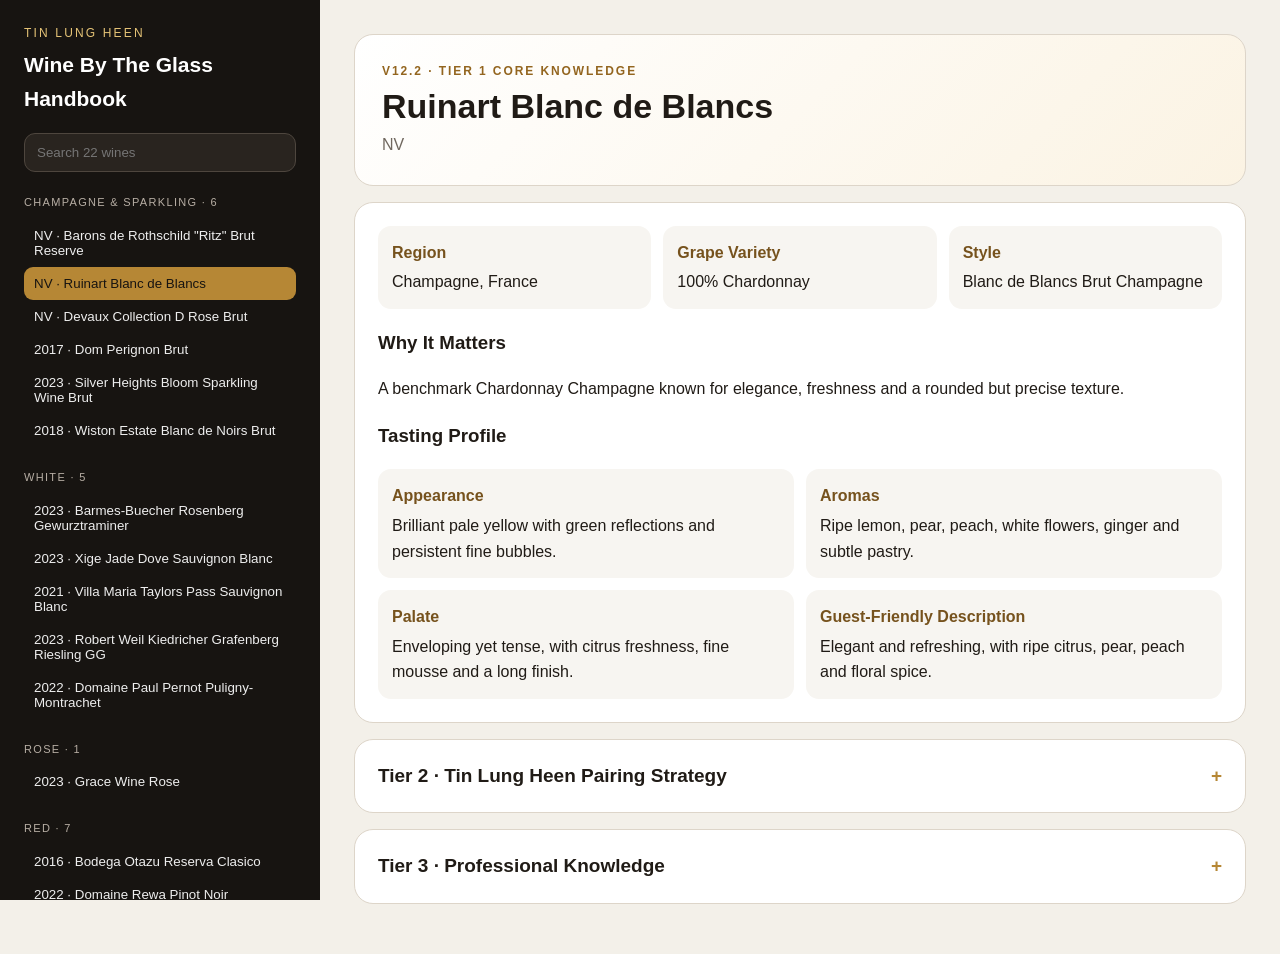
==== index.html @ 20508498 "Rename Tin_Lung_Heen_Wine_By_The_Glass_Handbook_V12_2.html to index.html" ====
<!doctype html><html lang="en"><head><meta charset="utf-8"><meta name="viewport" content="width=device-width,initial-scale=1"><title>Tin Lung Heen Wine By The Glass Handbook V12.2</title><style>
:root{--ink:#201b16;--gold:#b68735;--paper:#f3f0e9;--card:#fff;--muted:#70685f;--line:#ddd5c9}*{box-sizing:border-box}body{margin:0;font-family:Segoe UI,Arial,sans-serif;background:var(--paper);color:var(--ink);line-height:1.6}.app{display:grid;grid-template-columns:320px 1fr;min-height:100vh}.side{position:sticky;top:0;height:100vh;overflow:auto;background:#171411;color:#fff;padding:24px}.brand{color:#e6c477;text-transform:uppercase;letter-spacing:.18em;font-size:12px}.side h1{font-size:21px;margin:5px 0 18px}.search{width:100%;padding:11px 12px;border-radius:11px;border:1px solid #4e463e;background:#29241f;color:#fff}.group{margin:22px 0 7px;color:#b7aea4;font-size:11px;text-transform:uppercase;letter-spacing:.12em}.nav{display:block;width:100%;border:0;background:transparent;color:#eee;text-align:left;padding:9px 10px;border-radius:9px;cursor:pointer}.nav:hover,.nav.active{background:var(--gold);color:#171411}.main{width:100%;max-width:1020px;margin:auto;padding:34px}.hero,.card,details{background:var(--card);border:1px solid var(--line);border-radius:19px;margin-bottom:16px}.hero{padding:27px;background:linear-gradient(135deg,#fff,#fbf3e3)}.kicker{font-size:12px;color:#93651f;font-weight:800;text-transform:uppercase;letter-spacing:.16em}.hero h2{font-size:34px;line-height:1.15;margin:6px 0}.sub{color:var(--muted)}.card{padding:23px}.facts{display:grid;grid-template-columns:repeat(3,1fr);gap:12px}.fact,.mini{background:#f7f5f1;border-radius:13px;padding:14px}.fact b,.mini b{display:block;color:#76521d;margin-bottom:4px}.taste{display:grid;grid-template-columns:repeat(2,1fr);gap:12px;margin-top:14px}summary{padding:21px 23px;cursor:pointer;font-size:19px;font-weight:800;list-style:none}summary::-webkit-details-marker{display:none}summary:after{content:'+';float:right;color:var(--gold)}details[open] summary:after{content:'−'}details .inside{border-top:1px solid var(--line);padding:22px}.pair{padding:13px 0;border-bottom:1px solid #eee}.pair:last-child{border:0}.pairname{font-weight:800}.progrid{display:grid;grid-template-columns:1fr 1fr;gap:12px}.wide{grid-column:1/-1}.points{margin:0;padding-left:20px}.note{font-size:12px;color:var(--muted)}@media(max-width:820px){.app{display:block}.side{position:relative;height:auto}.main{padding:18px}.facts,.taste,.progrid{grid-template-columns:1fr}.wide{grid-column:auto}.hero h2{font-size:28px}}
</style></head><body><div class="app"><aside class="side"><div class="brand">Tin Lung Heen</div><h1>Wine By The Glass Handbook</h1><input id="q" class="search" placeholder="Search 22 wines"><div id="nav"></div></aside><main id="main" class="main"></main></div><script>const wines=[{"group":"Champagne & Sparkling","vintage":"NV","name":"Barons de Rothschild \"Ritz\" Brut Reserve","region":"Champagne, France","grape":"Chardonnay and Pinot Noir","style":"Non-vintage Brut Champagne","why":"A polished, Chardonnay-led house Champagne that combines immediate freshness with luxury recognition.","appearance":"Pale gold with a fine, persistent mousse.","aromas":"Citrus, green apple, pear, white flowers and light brioche.","palate":"Dry, bright and balanced, with fine bubbles and a clean finish.","guest":"Fresh and elegant, with orchard fruit, citrus and delicate toast.","story":"Created for The Ritz-Carlton relationship, this cuvee reflects the Barons de Rothschild preference for Chardonnay-led finesse and precise blending.","matters":"It gives the programme an accessible luxury Champagne with enough freshness for dim sum and enough brand presence for celebrations.","list":"It serves as the welcoming house-style Champagne: recognisable, versatile and easy to recommend across the opening part of a Cantonese meal.","guestprofile":"Guests seeking classic Champagne, an aperitif, a celebration bottle or a refined but uncomplicated luxury choice.","strategy":"Recommend at the start of the meal, especially with seafood dim sum and fried appetisers. Avoid presenting it as a powerful or heavily autolytic Champagne.","age":"Best enjoyed for freshness and balance; short additional ageing may increase toast and nut tones.","points":["Rothschild family Champagne","Chardonnay-led finesse","Versatile aperitif","Strong luxury-hotel relevance","Highly food-friendly"],"bestwith":"Classic seafood appetisers, steamed shellfish and delicate fried dim sum","bestdishes":["Deep-fried shrimp toast","Steamed shrimp dumpling with bamboo shoot","Steamed crab meat and shrimp dumpling topped with salmon roe"],"flagship":{"dish":"Steamed shrimp dumpling with bamboo shoot","why":"The cuvee’s citrus lift and fine mousse brighten the sweet shrimp and bamboo shoot without masking the translucent wrapper. Its restrained toast adds complexity while remaining lighter than richer vintage Champagne."},"whywins":"The house style is broad enough for mixed dim sum yet especially strong when clean shellfish sweetness and a light fried or steamed texture need refreshment."},{"group":"Champagne & Sparkling","vintage":"NV","name":"Ruinart Blanc de Blancs","region":"Champagne, France","grape":"100% Chardonnay","style":"Blanc de Blancs Brut Champagne","why":"A benchmark Chardonnay Champagne known for elegance, freshness and a rounded but precise texture.","appearance":"Brilliant pale yellow with green reflections and persistent fine bubbles.","aromas":"Ripe lemon, pear, peach, white flowers, ginger and subtle pastry.","palate":"Enveloping yet tense, with citrus freshness, fine mousse and a long finish.","guest":"Elegant and refreshing, with ripe citrus, pear, peach and floral spice.","story":"Maison Ruinart was founded in 1729 and is widely recognised as the first established Champagne house. Chardonnay remains the signature grape behind its refined house identity.","matters":"It is one of the world's most recognised Chardonnay-focused Champagnes and translates luxury into a style that remains genuinely useful at the table.","list":"Its acidity, lack of tannin, fine mousse and Chardonnay purity make it especially effective with shellfish, seafood and delicate Cantonese flavours.","guestprofile":"Champagne enthusiasts, white Burgundy drinkers, seafood-focused tables and guests preferring elegance over power.","strategy":"Recommend confidently with shellfish and refined dim sum. Serve in a tulip glass at about 8 to 10 C. Do not over-chill or describe it as austere.","age":"Excellent now; careful cellaring can shift fresh fruit toward brioche, hazelnut and honeyed complexity.","points":["Founded in 1729","100% Chardonnay","Benchmark Blanc de Blancs","Elegant rather than powerful","Exceptional seafood compatibility"],"bestwith":"Delicate premium shellfish, steamed crab and seafood dishes built on purity rather than sauce","bestdishes":["Steamed crab claw with egg white in Huadiao wine","Steamed crab meat and shrimp dumpling topped with salmon roe","Steamed shrimp dumpling with bamboo shoot"],"flagship":{"dish":"Steamed crab claw with egg white in Huadiao wine","why":"Chardonnay purity mirrors the sweetness of crab, while citrus acidity lifts the soft egg-white texture and Huadiao perfume. A broader, oakier white would blur the dish’s delicacy."},"whywins":"Ruinart wins when the dish is refined and saline: high acidity, no tannin and fine mousse preserve detail rather than adding weight."},{"group":"Champagne & Sparkling","vintage":"NV","name":"Devaux Collection D Rose Brut","region":"Champagne, France","grape":"Pinot Noir and Chardonnay","style":"Brut Rose Champagne","why":"A gastronomic rose Champagne offering red-fruit expression, freshness and greater vinous breadth.","appearance":"Pale salmon with lively, fine bubbles.","aromas":"Wild strawberry, redcurrant, citrus peel and light pastry.","palate":"Dry, lively and structured, with red-fruit persistence.","guest":"Fresh rose Champagne with red berries, citrus and subtle pastry.","story":"Devaux developed Collection D as a food-oriented range with extended maturation and a more serious, vinous profile.","matters":"It broadens the Champagne selection beyond white-fruit styles and gives staff a red-fruited sparkling option for richer dim sum.","list":"Its Pinot-led fruit works with sweet roasted flavours and fried textures while Champagne acidity keeps the pairing fresh.","guestprofile":"Rose Champagne drinkers, guests wanting something festive but food-focused, and tables ordering pork or richer dim sum.","strategy":"Recommend when a guest wants Champagne with more fruit and colour. Avoid describing it as sweet; the style is dry and gastronomic.","age":"Best while the red fruit remains vivid, though bottle age can add dried fruit, toast and spice.","points":["Food-focused rose Champagne","Red-fruit character","Dry and structured","Useful with pork and fried dim sum","Distinctive alternative to Blanc de Blancs"],"bestwith":"Roast poultry, glazed pork and savoury dishes with a red-fruit or sweet-sour element","bestdishes":["Roasted goose with plum sauce","Barbecued pork with osmanthus flower honey","Baked barbecued pork bun with almond flakes"],"flagship":{"dish":"Roasted goose with plum sauce","why":"Pinot-led red fruit meets the plum sauce directly, while Champagne acidity cuts through rendered goose fat. Blanc de Blancs is fresher but lacks the same flavour bridge to roast meat."},"whywins":"The rose style combines the palate-cleansing function of Champagne with enough red-fruit breadth for Cantonese barbecue."},{"group":"Champagne & Sparkling","vintage":"2017","name":"Dom Perignon Brut","region":"Champagne, France","grape":"Chardonnay and Pinot Noir","style":"Vintage Prestige Champagne","why":"A globally recognised prestige cuvee combining vintage character, depth and long maturation.","appearance":"Pale gold with very fine, persistent effervescence.","aromas":"Citrus, stone fruit, white flowers, toast, smoke and spice.","palate":"Layered, concentrated and energetic, with a long, composed finish.","guest":"Complex vintage Champagne with fruit, toast, spice and remarkable length.","story":"Dom Perignon is produced only as a vintage Champagne. Each release interprets a single growing season through the house pursuit of harmony and longevity.","matters":"It is one of the strongest global symbols of prestige Champagne and gives the programme a celebratory, age-worthy flagship.","list":"It answers requests for the most prestigious Champagne by the glass and has sufficient concentration for richer signature dishes.","guestprofile":"Celebration tables, luxury-focused guests, collectors and experienced Champagne drinkers.","strategy":"Lead with vintage prestige and depth. Serve around 10 C in a generous tulip glass. Recommend with richer shellfish rather than the most delicate dishes.","age":"Built for development; bottle age can increase toast, smoke, nut and savoury complexity.","points":["Vintage-only prestige Champagne","Global luxury recognition","Long maturation","Greater depth and structure","Strong celebration choice"],"bestwith":"Concentrated luxury seafood, crab roe, lobster broth and deeply savoury fried preparations","bestdishes":["Pan-fried lobster with tomato, served with lobster broth","Deep-fried crab shell stuffed with crab meat and onion","Steamed fish maw stuffed with conch in lobster sauce"],"flagship":{"dish":"Pan-fried lobster with tomato, served with lobster broth","why":"Vintage depth matches the lobster broth, while acidity handles both tomato and shellfish richness. Lighter Champagne can refresh the dish but may disappear beside the broth."},"whywins":"Long maturation and greater concentration let Dom Perignon behave as a table wine, not only an aperitif."},{"group":"Champagne & Sparkling","vintage":"2023","name":"Silver Heights Bloom Sparkling Wine Brut","region":"Ningxia, China","grape":"Chardonnay, Pinot Noir and rice wine","style":"Pét-nat inspired Chinese sparkling wine","why":"A distinctive Ningxia sparkling wine combining international grapes with a local rice-wine element.","appearance":"Pink-orange with vigorous, youthful bubbles.","aromas":"Honeydew, pear, blossom, cereal, spice and light earth.","palate":"Lively, fruit-driven and lightly savoury, with gentle sweetness balanced by sparkle.","guest":"An adventurous Chinese sparkling wine with pear, melon, flowers and a subtle grain note.","story":"Silver Heights is a family estate led by Emma Gao. Bloom reflects an experimental side of Ningxia through ambient fermentation and a blend that includes rice wine.","matters":"It shows that Chinese wine can be creative rather than imitative, giving staff a compelling local innovation story.","list":"It adds a Chinese sparkling option with enough fruit and texture for dim sum, while differentiating the programme from conventional Champagne lists.","guestprofile":"Curious guests, Chinese-wine supporters, natural-wine drinkers and tables seeking something unconventional.","strategy":"Explain the rice-wine component before pouring. Recommend for adventurous guests and aromatic or fried dim sum; avoid presenting it as a direct Champagne substitute.","age":"Designed primarily for youthful fruit, pétillance and energy rather than extended cellaring.","points":["Ningxia origin","Emma Gao and Silver Heights","Includes rice wine","Ambient-fermentation story","Distinctly Chinese sparkling identity"],"bestwith":"Creative fried seafood, savoury-sweet dim sum and dishes that welcome fruit, grain and gentle pétillance","bestdishes":["Deep-fried shrimp toast","Deep-fried crispy roll stuffed with crab meat and mayonnaise sauce","Deep-fried taro dumpling with scallop in coconut sauce"],"flagship":{"dish":"Deep-fried shrimp toast","why":"Pear and melon fruit echo shrimp sweetness, while the rice-wine component meets the toast’s cereal character. The lively bubbles keep the fried surface from becoming heavy."},"whywins":"Bloom is most distinctive where its fruit, grain note and informal pétillance can engage both seafood and frying."},{"group":"Champagne & Sparkling","vintage":"2018","name":"Wiston Estate Blanc de Noirs Brut","region":"West Sussex, England","grape":"Pinot Noir and Pinot Meunier","style":"Vintage English Blanc de Noirs sparkling wine","why":"A broad, vinous English sparkling wine combining dark-grape weight with cool-climate acidity.","appearance":"Pale gold with a persistent mousse.","aromas":"Apple, red fruit, citrus, toast and savoury spice.","palate":"Fuller-bodied and fruit-driven, with firm freshness and a gastronomic finish.","guest":"A broader sparkling wine with orchard fruit, subtle red fruit and toast.","story":"Wiston Estate is rooted in the South Downs of Sussex. Wiston Estate Cuvee 2016 was served for the toasts at the 2025 Windsor Castle state banquet hosted by King Charles III, a striking sign of English sparkling wine’s place in high-level British hospitality.","matters":"It demonstrates England's ability to produce age-worthy sparkling wine and offers a darker-fruited alternative to Chardonnay-led Champagne.","list":"Its broader texture supports richer dim sum and roasted flavours while retaining the acidity needed for Cantonese cuisine.","guestprofile":"English-wine explorers, Pinot-led Champagne drinkers and guests seeking a fuller sparkling style.","strategy":"Recommend with richer fried or pork dishes. Describe Blanc de Noirs clearly as white sparkling wine made from dark grapes.","age":"The 2018 vintage has development potential; ageing may add toast, nuts and savoury depth.","points":["Wiston poured at a 2025 Windsor Castle state banquet","Pinot Noir and Pinot Meunier","Traditional-method sparkling","Broader and more vinous","Strong gastronomic style"],"bestwith":"Roasted pork, richer fried dim sum and dishes needing sparkling freshness with Pinot weight","bestdishes":["Barbecued pork with osmanthus flower honey","Roasted crispy suckling pig served with Chinese puff","Deep-fried taro dumpling with scallop in coconut sauce"],"flagship":{"dish":"Barbecued pork with osmanthus flower honey","why":"Pinot-derived body stands up to pork and glaze, while English acidity resets the palate after fat and sweetness. A lighter Blanc de Blancs can feel too delicate here."},"whywins":"Wiston wins when sparkling wine needs vinous breadth as well as cleansing acidity."},{"group":"White","vintage":"2023","name":"Barmes-Buecher Rosenberg Gewurztraminer","region":"Alsace, France","grape":"Gewurztraminer","style":"Aromatic dry to gently off-dry white","why":"An intensely aromatic white with floral, lychee and spice character that expands the list beyond conventional crisp whites.","appearance":"Medium lemon-gold.","aromas":"Rose, lychee, peach, exotic fruit and warm spice.","palate":"Broad, perfumed and textural, with modest acidity and possible gentle sweetness.","guest":"Highly aromatic and floral, with lychee, peach and warm spice.","story":"Barmes-Buecher is a family Alsace estate known for biodynamic farming and expressive wines that emphasise variety and place.","matters":"Gewurztraminer is one of the clearest demonstrations that aroma and texture can be more important than acidity in white-wine style.","list":"It gives the team a strong option for aromatic, spicy and gently sweet Cantonese flavours that can overwhelm leaner whites.","guestprofile":"Guests who enjoy aromatic whites, lychee and floral flavours, or prefer softer acidity.","strategy":"Recommend with aromatic and mildly spicy dim sum. Avoid for guests explicitly requesting very crisp, mineral or bone-dry wine.","age":"Best for vivid perfume now; short ageing can add honey, dried fruit and spice.","points":["Alsace Gewurztraminer","Biodynamic estate identity","Rose and lychee perfume","Broad textured palate","Useful with aromatic cuisine"],"bestwith":"Aromatic, sweet-savoury and mildly spicy dishes featuring plum, coconut, X.O. sauce or fragrant marinades","bestdishes":["Wok-fried eel with plum sauce","Deep-fried taro dumpling with scallop in coconut sauce","Steamed garoupa dumpling with X.O. sauce"],"flagship":{"dish":"Wok-fried eel with plum sauce","why":"Rose, lychee and exotic fruit echo the plum glaze, while the wine’s broad texture matches eel. Lean Sauvignon Blanc would sharpen the dish but miss its perfume and sweetness."},"whywins":"Gewurztraminer wins through aromatic similarity and textural breadth, especially where a purely crisp white would seem severe."},{"group":"White","vintage":"2023","name":"Xige Jade Dove Sauvignon Blanc","region":"Ningxia, China","grape":"Sauvignon Blanc","style":"Dry aromatic white","why":"A modern Ningxia white showing that the region can deliver freshness and aromatic precision as well as powerful reds.","appearance":"Pale lemon.","aromas":"Citrus, peach, herbs and tropical fruit.","palate":"Dry, fresh and medium-bodied, with an aromatic finish.","guest":"Fresh Chinese Sauvignon Blanc with citrus, peach and subtle herbs.","story":"Founded in 2017 by Zhang Yanzhi, Xige Estate rapidly became a leading modern Ningxia producer. A Xige Cabernet Sauvignon and Cabernet Gernischt blend was selected when President Xi Jinping met French President Emmanuel Macron in China in April 2023.","matters":"It broadens the narrative of Chinese wine and offers an accessible route into Ningxia through a familiar international grape.","list":"It supports the restaurant's Chinese-wine identity while giving seafood and dim sum a fresh, aromatic pairing option.","guestprofile":"Sauvignon Blanc drinkers, guests exploring Chinese wine and tables ordering seafood-focused dim sum.","strategy":"Lead with Ningxia origin and freshness. Recommend for guests who enjoy Sauvignon Blanc; avoid overselling it as equivalent to Marlborough.","age":"Best enjoyed young for citrus, herbs and aromatic lift.","points":["Xige wine selected for the 2023 Xi-Macron meeting","Modern Chinese producer","Fresh aromatic style","Accessible Chinese-wine entry point","Good seafood compatibility"],"bestwith":"Light Chinese seafood, clean fish flavours and preparations where freshness matters more than oak or weight","bestdishes":["Sautéed garoupa fillet with conpoy","Steamed shrimp dumpling with bamboo shoot","Steamed fish maw stuffed with conch in lobster sauce"],"flagship":{"dish":"Sautéed garoupa fillet with conpoy","why":"Citrus and herbal freshness sharpen the garoupa, while moderate body accommodates the savoury conpoy. Oak-aged Chardonnay would add unnecessary weight."},"whywins":"This wine is strongest as a clean, modern Chinese counterpoint to delicate seafood and restrained umami."},{"group":"White","vintage":"2021","name":"Villa Maria Taylors Pass Sauvignon Blanc","region":"Awatere Valley, Marlborough, New Zealand","grape":"100% Sauvignon Blanc","style":"Single-vineyard dry white","why":"A focused Marlborough Sauvignon Blanc with herbal intensity, citrus precision and a saline finish.","appearance":"Pale lemon with green highlights.","aromas":"Blackcurrant, lime zest, sage, coriander and white peach.","palate":"Concentrated jalapeño and lemongrass notes with fresh acidity and salinity.","guest":"Focused Sauvignon Blanc with lime, herbs, white peach and a mouth-watering finish.","story":"Villa Maria was founded in 1961 and Taylors Pass represents its single-vineyard approach in the cooler Awatere Valley.","matters":"It shows the more serious, site-driven side of Marlborough Sauvignon Blanc beyond simple tropical fruit.","list":"Its herbal freshness and salinity are highly effective with seafood dim sum and X.O.-accented flavours.","guestprofile":"Marlborough Sauvignon Blanc drinkers, guests who enjoy herbal freshness and seafood-focused tables.","strategy":"Recommend when guests ask for crisp, aromatic white wine. Avoid with very sweet dishes or guests seeking creamy oak.","age":"Best now for freshness, though limited bottle development can bring savoury complexity.","points":["Single-vineyard Awatere Sauvignon Blanc","Villa Maria founded in 1961","Herbal and saline style","High refreshment value","Excellent with shellfish"],"bestwith":"Seafood with chives, spring onion, bell pepper, X.O. sauce and other green or herbal accents","bestdishes":["Wok-fried conch with bell pepper in X.O. sauce","Steamed garoupa dumpling with X.O. sauce","Wok-fried razor clam with chives and sliced garlic"],"flagship":{"dish":"Wok-fried conch with bell pepper in X.O. sauce","why":"Awatere herbs, lime and saline acidity lock onto bell pepper and X.O. aromatics, then refresh the chewy conch. Softer whites cannot match the sauce’s green intensity as precisely."},"whywins":"Its distinctive herbal and saline profile makes it the list’s specialist for assertive green aromatics and savoury seafood."},{"group":"White","vintage":"2023","name":"Robert Weil Kiedricher Grafenberg Riesling GG","region":"Rheingau, Germany","grape":"100% Riesling","style":"Dry Grosses Gewachs","why":"A powerful dry Riesling from one of the Rheingau's most important vineyards, combining concentration with precision.","appearance":"Pale to medium lemon.","aromas":"Peach, citrus, herbs, spice and flint.","palate":"Dry, highly concentrated and energetic, with marked acidity and a long mineral finish.","guest":"A world-class dry Riesling with peach, citrus, spice and a stony finish.","story":"Founded in Kiedrich in 1875, Robert Weil became an international reference for German Riesling. Kiedricher Grafenberg, the Hill of the Counts, is the estate’s flagship vineyard and one of the Rheingau’s celebrated sites.","matters":"It demonstrates that dry Riesling belongs among the world's great white wines, not merely within the category of aromatic wine.","list":"Its acidity, concentration and lack of tannin make it exceptionally adaptable to Cantonese seafood and savoury sauces.","guestprofile":"Experienced wine drinkers, Riesling enthusiasts, Burgundy drinkers and guests seeking a distinctive fine white.","strategy":"Lead with 'one of Germany's top dry white wines,' not sweetness. Serve around 10 to 12 C in a white-wine glass.","age":"Can develop for a decade or more, gaining wax, smoke, dried citrus and petrol-like complexity.","points":["Historic Grafenberg vineyard","Dry GG classification","Benchmark Rheingau producer","Long ageing potential","Outstanding Cantonese-food compatibility"],"bestwith":"Refined seafood with concentrated broth, tomato, Jinhua ham, dried seafood or layered umami","bestdishes":["Pan-fried lobster with tomato, served with lobster broth","Steamed garoupa fillet with bird’s nest and Jinhua ham","Steamed garoupa dumpling with X.O. sauce"],"flagship":{"dish":"Pan-fried lobster with tomato, served with lobster broth","why":"Riesling acidity handles tomato and broth simultaneously, while peach and extract match lobster sweetness. Most Chardonnay either softens the tomato too much or adds more weight than the dish needs."},"whywins":"Grafenberg combines power without tannin, making it unusually effective with complex seafood sauces that need both concentration and precision."},{"group":"White","vintage":"2022","name":"Domaine Paul Pernot Puligny-Montrachet","region":"Burgundy, France","grape":"100% Chardonnay","style":"Village white Burgundy","why":"A restrained, classical Puligny focused on white fruit, texture and chalky precision rather than overt oak.","appearance":"Pale to medium lemon-gold.","aromas":"White peach, flowers, citrus, chalk and light toast.","palate":"Textured and precise, with refined acidity and a mineral finish.","guest":"Elegant white Burgundy with peach, citrus, subtle toast and chalky freshness.","story":"The Pernot family has deep holdings in Puligny-Montrachet. The domaine is known for traditional, unflashy Chardonnay with restrained new oak.","matters":"Puligny-Montrachet is one of the reference points for fine Chardonnay and gives the list a globally recognised white Burgundy style.","list":"Its combination of texture, acidity and subtle oak suits richer seafood and premium dim sum without becoming heavy.","guestprofile":"White Burgundy drinkers, Chardonnay lovers and guests wanting a prestigious dry white with restrained oak.","strategy":"Recommend with rich shellfish and fried crab preparations. Do not sell it primarily as buttery Chardonnay; emphasise precision and minerality.","age":"Drinking well now with potential for further nutty, honeyed and savoury development; storage provenance is important.","points":["Puligny-Montrachet pedigree","100% Chardonnay","Restrained oak","Elegant mineral style","Prestigious seafood pairing"],"bestwith":"Luxury shellfish, pan-fried scallop, crab and seafood dishes where creamy texture meets mineral freshness","bestdishes":["Deep-fried crab shell stuffed with crab meat and onion","Pan-fried scallop with salmon roe, white asparagus and minced garoupa","Steamed fish maw stuffed with conch in lobster sauce"],"flagship":{"dish":"Deep-fried crab shell stuffed with crab meat and onion","why":"Puligny texture mirrors the rich crab filling, subtle oak meets frying, and chalky acidity keeps the shell crisp in perception. Lean aromatic whites lack the same textural integration."},"whywins":"This Chardonnay wins when the dish needs both luxurious mouthfeel and a mineral finish."},{"group":"Rose","vintage":"2023","name":"Grace Wine Rose","region":"Yamanashi, Japan","grape":"Cabernet Sauvignon, Merlot, Cabernet Franc and Petit Verdot","style":"Structured dry rose","why":"A serious high-altitude Japanese rose combining red fruit, herbal detail and refreshing acidity.","appearance":"Bright salmon pink.","aromas":"Blood orange, redcurrant, cherry, thyme and rosemary.","palate":"Dry, concentrated and spicy, with fresh acidity and a long finish.","guest":"A serious dry rose with red fruit, herbs, spice and freshness.","story":"Ayana Misawa created Grace Rose in 2008 to prove that Japan could produce a dry rose with genuine structure and sense of place.","matters":"It carries the Japanese fine-wine story into a versatile category often treated too casually.","list":"It gives the restaurant an Asian rose with enough structure for pork and savoury dim sum while remaining fresh with seafood.","guestprofile":"Dry rose drinkers, Japanese-wine explorers and guests wanting one wine across varied dim sum.","strategy":"Describe it as structured and dry. Serve around 10 to 12 C. Avoid framing it as simple patio wine.","age":"Best for freshness, but its structure allows short-term development toward dried fruit and spice.","points":["High-altitude Yamanashi origin","Created by Ayana Misawa","Dry structured style","Asian fine-wine story","Versatile with dim sum"],"bestwith":"Soy-marinated poultry, roast goose, savoury dim sum and mixed menus crossing seafood and light meat","bestdishes":["Marinated chicken in soy sauce","Roasted goose with plum sauce","Pan-fried minced Wagyu beef cake with water chestnut"],"flagship":{"dish":"Marinated chicken in soy sauce","why":"Redcurrant and cherry complement the sweet soy marinade, while herbal notes echo the seasoning and acidity refreshes the chicken skin. White wine can seem narrow; red wine can bring too much tannin."},"whywins":"Grace Rose succeeds as a bridge wine, combining red-fruit flavour with the freshness needed for Cantonese seasoning."},{"group":"Red","vintage":"2016","name":"Bodega Otazu Reserva Clasico","region":"Navarra, Spain","grape":"Tempranillo-led red blend","style":"Mature oak-aged Spanish red","why":"A mature Navarra red offering dark fruit, cedar, vanilla and savoury development at an approachable point in the red selection.","appearance":"Deep ruby moving toward garnet.","aromas":"Black cherry, plum, cedar, vanilla and warm spice.","palate":"Dry and medium-to-full-bodied, with mature tannin and a savoury finish.","guest":"A mature Spanish red with dark fruit, cedar and warm spice.","story":"Bodega Otazu combines an estate near Pamplona with wine, architecture and contemporary art, creating a distinctive Navarra identity.","matters":"Reserva ageing gives staff a ready-to-drink mature red without requiring the price or patience of older Bordeaux.","list":"It offers familiar Spanish warmth and oak character for guests ordering pork, beef and roasted flavours.","guestprofile":"Rioja and Spanish-wine drinkers, guests who enjoy mature oak and those seeking value in a premium red.","strategy":"Serve around 16 to 18 C and check for sediment. Recommend with pork and beef; avoid for guests requesting light, fruit-only reds.","age":"Mature and ready; further ageing should be conservative and bottle-condition dependent.","points":["Navarra Reserva","Mature drinking window","Dark fruit and cedar","Approachable premium red","Strong roasted-meat compatibility"],"bestwith":"Traditional braised beef, roast goose and savoury sauces with mature spice and gentle sweetness","bestdishes":["Stewed beef brisket and turnip in Chu Hou sauce","Roasted goose with plum sauce","Pan-fried minced Wagyu beef cake with water chestnut"],"flagship":{"dish":"Stewed beef brisket and turnip in Chu Hou sauce","why":"Mature cedar, vanilla and dark fruit echo the warm spices and depth of Chu Hou sauce, while softened tannins suit slow-cooked beef. Younger Cabernet would be firmer and less integrated."},"whywins":"Otazu wins with braised flavours because bottle development already resembles the dish’s savoury spice profile."},{"group":"Red","vintage":"2022","name":"Domaine Rewa Pinot Noir","region":"Central Otago, New Zealand","grape":"100% Pinot Noir","style":"Cool-climate medium-bodied red","why":"A silky Central Otago Pinot Noir combining ripe red fruit with freshness and fine tannin.","appearance":"Bright ruby.","aromas":"Cherry, raspberry, plum, herbs and gentle spice.","palate":"Silky and fresh, with fine tannin and medium body.","guest":"Silky Pinot Noir with ripe cherry, raspberry and gentle spice.","story":"Domaine Rewa is a small Central Otago estate with a biodynamic identity and a focus on expressive Pinot Noir from the Pisa Range area.","matters":"It offers the fragrance and delicacy of Pinot Noir in a generous, approachable New World form.","list":"Its moderate tannin and bright fruit work well with duck, mushroom and abalone-based dishes where Cabernet would be too firm.","guestprofile":"Pinot Noir and Burgundy drinkers, guests preferring lighter reds and tables ordering duck or mushroom dishes.","strategy":"Serve lightly cool at about 15 to 16 C. A short decant can open aromas, but avoid long aeration.","age":"Best across the medium term, developing dried cherry, forest-floor and savoury notes.","points":["Central Otago Pinot Noir","Small biodynamic-focused estate","Silky fine tannin","Fragrant red fruit","Excellent with duck and mushrooms"],"bestwith":"Duck, pigeon, mushroom and delicate meats that need fragrance and fine tannin rather than power","bestdishes":["Braised French duck leg in spicy and sour sauce served with sautéed conch","Stewed pigeon breast and bone with grilled slices Jinhua ham and brown fungus","Steamed rice roll with mushroom and crispy rice"],"flagship":{"dish":"Braised French duck leg in spicy and sour sauce served with sautéed conch","why":"Ripe cherry cushions sour-spicy sauce, fine tannin respects the duck, and freshness prevents the confit-like richness from building. Cabernet would be too rigid and Syrah too warm."},"whywins":"Rewa wins where red wine is required but the dish still needs lift, fragrance and moderate structure."},{"group":"Red","vintage":"2020","name":"Castello Banfi Brunello di Montalcino","region":"Tuscany, Italy","grape":"100% Sangiovese Grosso","style":"Brunello di Montalcino DOCG","why":"A powerful but polished Brunello combining ripe cherry, tobacco, acidity and long tannic structure.","appearance":"Deep ruby with garnet development.","aromas":"Plum, ripe cherry, red fruit, liquorice and pipe tobacco.","palate":"Powerful and enveloping, with lively acidity, polished tannin and persistence.","guest":"Rich Brunello with ripe cherry, plum, tobacco and a long structured finish.","story":"Castello Banfi became one of the most internationally recognisable names in Montalcino, combining research and technical innovation with the traditions of Brunello di Montalcino.","matters":"Brunello is one of Italy's benchmark fine-wine categories, and Banfi offers a consistent, recognisable expression.","list":"It provides Italian prestige with the acidity needed for rich Cantonese meat dishes and savoury sauces.","guestprofile":"Italian-wine lovers, Sangiovese drinkers, Cabernet drinkers exploring Italy and guests ordering Wagyu or roasted meats.","strategy":"Serve around 17 C and consider decanting. Lead with Brunello prestige and food-friendly acidity, not sheer power.","age":"Capable of extended development toward dried cherry, leather, tobacco and forest-floor complexity.","points":["Brunello di Montalcino DOCG","100% Sangiovese Grosso","Internationally recognised producer","Food-friendly acidity","Strong ageing potential"],"bestwith":"Rich meat with substantial fat, savoury mushrooms and slow-cooked pork or beef","bestdishes":["Wok-fried Wagyu beef with termite mushrooms","Braised pork belly with supreme sauce","Pan-fried minced Wagyu beef cake with water chestnut"],"flagship":{"dish":"Wok-fried Wagyu beef with termite mushrooms","why":"Wagyu fat softens Brunello tannin, Sangiovese acidity keeps the palate alert, and tobacco-cherry notes connect with browning and mushrooms. Softer reds lack its cleansing drive."},"whywins":"Brunello wins through the rare combination of serious structure and high acidity, ideal for fatty meat without heaviness."},{"group":"Red","vintage":"2022","name":"Beyond Time Monopole Syrah","region":"Helan Mountain East, Ningxia, China","grape":"100% Syrah","style":"Full-bodied dry red","why":"A concentrated Ningxia Syrah showing ripe blue-black fruit, spice and modern Chinese red-wine ambition.","appearance":"Deep ruby-purple.","aromas":"Blackberry, blueberry, dark plum, vanilla and spice.","palate":"Full-bodied, ripe and long, with warming alcohol and firm structure.","guest":"Rich Chinese Syrah with ripe blackberry, blueberry, vanilla and spice.","story":"Beyond Time presents a modern, concentrated expression of Syrah from the eastern foothills of Helan Mountain.","matters":"It demonstrates Ningxia's ability to produce bold international varieties with a clear luxury positioning.","list":"It gives the programme a powerful Chinese red for Wagyu, roasted pork and guests who prefer ripe, full-bodied wine.","guestprofile":"Shiraz and Syrah drinkers, guests exploring premium Chinese reds and tables ordering rich meat dishes.","strategy":"Serve around 16 to 18 C and consider a short decant. Avoid with delicate seafood and high chilli, which can amplify alcohol.","age":"Likely suited to medium-term development as fruit, oak and tannin integrate.","points":["100% Ningxia Syrah","Bold modern Chinese style","Ripe blue-black fruit","Strong with Wagyu","Important Chinese fine-wine story"],"bestwith":"Peppery beef, lamb, X.O. sauce and bold savoury dishes with char or warming spice","bestdishes":["Pan-fried beef fillet with leeks in black pepper sauce","Wok-fried lamb loin cube with potatoes in X.O. sauce","Pan-fried minced Wagyu beef cake with water chestnut"],"flagship":{"dish":"Pan-fried beef fillet with leeks in black pepper sauce","why":"Syrah’s black fruit and pepper echo the sauce directly, while full body matches seared beef. Pinot is too light and mature Tempranillo less precise with the black-pepper note."},"whywins":"This is the list’s specialist for bold pepper, char and dark-meat intensity."},{"group":"Red","vintage":"2021","name":"Ridge Vineyards Geyserville","region":"Alexander Valley, Sonoma County, USA","grape":"Zinfandel-led field blend","style":"Old-vine Californian red blend","why":"A historic site wine combining old-vine Zinfandel richness with Carignane freshness and field-blend complexity.","appearance":"Deep ruby-purple.","aromas":"Blackberry, plum, ripe cherry, cedar and spice.","palate":"Rich but fresh and layered, with elegant tannin and a long finish.","guest":"Layered old-vine Californian red with blackberry, plum, cherry and cedar.","story":"Geyserville has been produced since 1966 and is Ridge’s longest continuous Zinfandel production. Ridge Monte Bello 1971 appeared in the 1976 Judgment of Paris, the tasting that helped overturn assumptions that fine wine came only from Europe; Monte Bello later won the 2006 thirty-year re-enactment.","matters":"It is one of California's benchmark Zinfandel-based wines and proves the variety can deliver longevity and site expression.","list":"It offers generous fruit for roast pork and duck while retaining enough acidity and complexity for serious wine drinkers.","guestprofile":"California-wine drinkers, Zinfandel enthusiasts and guests wanting a rich red with more freshness than expected.","strategy":"Serve around 16 C and decant briefly if young. Explain that it is a field blend, not simple varietal Zinfandel.","age":"Can develop well beyond ten years, gaining savoury spice while retaining dark fruit.","points":["Ridge Monte Bello featured in the 1976 Judgment of Paris","Old-vine field blend","Zinfandel-led","Native-fermentation philosophy","Long ageing potential"],"bestwith":"Caramelised barbecue, honeyed pork, suckling pig and dishes with smoke, sweetness and crisp fat","bestdishes":["Barbecued Iberian pork with honey (24 hours advance notice required)","Roasted crispy suckling pig served with Chinese puff","Baked barbecued pork bun with almond flakes"],"flagship":{"dish":"Barbecued Iberian pork with honey (24 hours advance notice required)","why":"Old-vine Zinfandel fruit mirrors the honeyed caramelisation, while Carignane freshness and field-blend spice lift the pork fat. Bordeaux is drier and firmer; Pinot lacks the same fruit generosity."},"whywins":"Geyserville wins whenever roast pork needs both exuberant fruit and enough acidity to avoid a sweet, heavy finish."},{"group":"Red","vintage":"2020","name":"Bouchard Pere et Fils Nuits-Saint-Georges 1er Cru Les Cailles","region":"Burgundy, France","grape":"100% Pinot Noir","style":"Premier Cru red Burgundy","why":"A structured Nuits-Saint-Georges Premier Cru balancing red fruit, earth, spice and firm mineral shape.","appearance":"Medium ruby with garnet hints.","aromas":"Cherry, raspberry, violet, earth and spice.","palate":"Firm and fresh, with layered fruit and persistent fine tannin.","guest":"Structured red Burgundy with cherry, earth, flowers and spice.","story":"Bouchard Pere et Fils is one of Burgundy's historic houses. Les Cailles is a respected Nuits-Saint-Georges Premier Cru known for combining firmness with finesse.","matters":"It brings recognised Burgundy terroir and a more structured expression of Pinot Noir into the programme.","list":"Its earthy perfume and moderate body are excellent with duck, mushrooms and abalone, giving a premium alternative to heavier reds.","guestprofile":"Burgundy collectors, Pinot Noir drinkers and guests seeking elegance with savoury depth.","strategy":"Serve around 16 C in a Burgundy glass. Decant cautiously, mainly for sediment or initial reduction.","age":"Can develop tertiary notes of dried flowers, forest floor and game over the medium to long term.","points":["Nuits-Saint-Georges Premier Cru","Historic Burgundy house","Structured Pinot Noir","Earthy and floral","Premium duck and mushroom pairing"],"bestwith":"Mushroom, abalone, pigeon and earthy savoury dishes requiring elegant but structured Pinot Noir","bestdishes":["Braised South African Yoshihama abalone (26 head) with shiitake mushroom in supreme sauce","Stewed pigeon breast and bone with grilled slices Jinhua ham and brown fungus","Braised bamboo fungus with spinach and black truffle"],"flagship":{"dish":"Braised South African Yoshihama abalone (26 head) with shiitake mushroom in supreme sauce","why":"Earth, dried flowers and red fruit echo shiitake and supreme sauce, while fine tannin respects the abalone’s texture. A fuller red would dominate; a white would miss the earthy resonance."},"whywins":"Les Cailles wins through savoury echo: Burgundy’s earth and perfume make fungi and braised umami taste more detailed."},{"group":"Red","vintage":"2019","name":"Chateau Clerc-Milon","region":"Pauillac, Bordeaux, France","grape":"Cabernet Sauvignon-led Bordeaux blend","style":"Pauillac Fifth Growth","why":"A classified-growth Pauillac combining dark fruit, graphite, cedar and polished Cabernet structure.","appearance":"Deep ruby with youthful concentration.","aromas":"Cassis, plum, graphite, cedar, liquorice and pepper.","palate":"Dense, precise and balanced, with fine tannin and a long finish.","guest":"Classic Pauillac with blackcurrant, cedar, graphite and polished tannin.","story":"Classified as a Fifth Growth in 1855, Chateau Clerc-Milon was acquired by Baron Philippe de Rothschild in 1970 and subsequently revitalised, giving the wine an immediate Rothschild and Pauillac story.","matters":"It delivers authentic classified-growth Pauillac character and Rothschild prestige at a level that remains usable by the glass.","list":"It is the programme's key Cabernet-led fine red for business entertaining, Bordeaux enthusiasts and richer meat dishes.","guestprofile":"Bordeaux drinkers, Cabernet Sauvignon lovers, collectors and business-entertaining tables.","strategy":"Serve around 17 C and decant young bottles. Recommend with Wagyu and roasted meats; avoid with delicate dim sum.","age":"Built for long development, moving toward cedar, tobacco, leather and savoury complexity.","points":["Pauillac Fifth Growth","Rothschild ownership","Cabernet-led structure","Classified Bordeaux prestige","Excellent with Wagyu"],"bestwith":"Luxury beef, black-pepper sauces and concentrated meat dishes with enough protein for Pauillac tannin","bestdishes":["Pan-fried beef fillet with leeks in black pepper sauce","Wok-fried Wagyu beef with termite mushrooms","Pan-fried minced Wagyu beef cake with water chestnut"],"flagship":{"dish":"Pan-fried beef fillet with leeks in black pepper sauce","why":"Cabernet cassis, graphite and cedar meet seared beef and black pepper, while protein polishes the tannin. Lighter reds cannot carry the sauce; riper Syrah is less classically aligned."},"whywins":"Clerc-Milon wins when the dish has the protein, char and savoury concentration needed to unlock classified-growth Pauillac."},{"group":"Dessert","vintage":"2024","name":"La Spinetta Moscato d'Asti","region":"Piedmont, Italy","grape":"100% Moscato Bianco","style":"Lightly sparkling sweet wine","why":"A low-alcohol, highly aromatic sweet wine balancing peachy perfume, gentle bubbles and refreshing acidity.","appearance":"Pale straw with a delicate sparkle.","aromas":"Peach, apricot, lime, jasmine, honeysuckle and sage.","palate":"Sweet, gently sparkling and intensely aromatic, with a clean fresh finish.","guest":"Lightly sparkling and sweet, with peach, apricot, citrus and flowers.","story":"La Spinetta began with Moscato in 1977 and helped demonstrate that Moscato d'Asti could be treated as a serious, site-aware wine.","matters":"It is one of the easiest premium sweet wines to enjoy because low alcohol, perfume and bubbles keep sweetness lively.","list":"It pairs naturally with fruit-based and floral desserts and provides an approachable finish to a long Cantonese meal.","guestprofile":"Guests who enjoy aromatic sweetness, low alcohol and fruit-based desserts.","strategy":"Serve well chilled at 8 to 10 C. Recommend with mango, rose and light pastries; avoid very bitter chocolate.","age":"Best consumed young to preserve primary fruit and floral perfume.","points":["100% Moscato Bianco","Low alcohol","Gentle natural sparkle","Peach and floral perfume","Excellent with fruit desserts"],"bestwith":"Fresh fruit, mango, floral desserts and lightly sweet preparations that benefit from low alcohol and bubbles","bestdishes":["Chilled mango cream with sago and pomelo","Double-boiled milk pudding with peach gum and honey rose","Baked puff with hawthorn paste"],"flagship":{"dish":"Chilled mango cream with sago and pomelo","why":"Peach and apricot amplify mango, citrus freshness meets pomelo, and gentle bubbles keep sago and cream lively. Heavier sweet wines would overwhelm the fruit."},"whywins":"Moscato wins with fresh and floral desserts because it matches aroma and sweetness without adding weight or alcohol."},{"group":"Dessert","vintage":"2020","name":"Prince de Saint-Aubin Sauternes","region":"Sauternes, Bordeaux, France","grape":"Semillon","style":"Botrytised sweet white","why":"A classical Sauternes-style wine offering apricot, honey, citrus peel and botrytis complexity.","appearance":"Medium gold.","aromas":"Apricot, peach, honey, citrus peel, saffron and spice.","palate":"Sweet and viscous but refreshed by acidity, with a long honeyed finish.","guest":"Rich sweet Bordeaux with apricot, honey, citrus peel and spice.","story":"Sauternes is shaped by noble rot, which concentrates grapes and creates its signature honeyed, saffron-like complexity.","matters":"It represents one of the world's classic great sweet-wine styles and offers more depth and longevity than simple dessert wine.","list":"Its honeyed richness suits creamy and fruit-based desserts while acidity keeps the finish composed.","guestprofile":"Sweet-wine enthusiasts, classic Bordeaux drinkers and guests ordering richer desserts.","strategy":"Serve cool at about 10 C in a modest pour. Ensure the dessert is not sweeter than the wine.","age":"Can develop marmalade, caramel, saffron and nut tones over many years if well stored.","points":["Classic Sauternes style","Semillon-led richness","Noble-rot complexity","Long ageing potential","Strong with creamy desserts"],"bestwith":"Custard, creamy pudding, baked pastry and honeyed desserts with enough richness for botrytised wine","bestdishes":["Double-boiled milk pudding with peach gum and honey rose","Baked egg custard tart","Pan-fried pancake with red bean paste"],"flagship":{"dish":"Double-boiled milk pudding with peach gum and honey rose","why":"Honey, apricot and saffron integrate with the creamy pudding and rose, while acidity prevents a cloying finish. Moscato is lighter but cannot provide the same luxurious depth."},"whywins":"Sauternes wins when the dessert is creamy or pastry-based and can absorb its viscosity and noble-rot complexity."},{"group":"Dessert","vintage":"2016","name":"Puchang Colvine Sweet Muscat","region":"Xinjiang, China","grape":"Muscat","style":"Mature aromatic sweet wine","why":"A distinctive Chinese sweet Muscat combining floral perfume, apricot, grape and mature dried-fruit character.","appearance":"Deep gold.","aromas":"Orange blossom, grape, apricot, raisin and warm spice.","palate":"Sweet, rich and aromatic, with mature dried-fruit tones.","guest":"Aromatic Chinese dessert wine with flowers, apricot, grape and dried fruit.","story":"Puchang works in Xinjiang's Turpan area, using the region's intense heat and long viticultural history to create distinctive Chinese wines.","matters":"It adds a mature Chinese sweet-wine story and demonstrates Muscat's capacity for perfume and richness.","list":"It supports the list's Asian identity and pairs naturally with floral, nutty and baked Chinese desserts.","guestprofile":"Guests exploring Chinese wine, Muscat lovers and diners choosing traditional Chinese desserts.","strategy":"Serve cool in a small white-wine glass. Monitor the bottle after opening because mature aromatic wines can oxidise quickly.","age":"Already mature; enjoy for its developed dried-fruit and spice character rather than holding indefinitely.","points":["Xinjiang origin","Aromatic Muscat","Mature 2016 vintage","Chinese sweet-wine identity","Good with baked and floral desserts"],"bestwith":"Traditional Chinese sweet soups, lotus seed, papaya, snow fungus and floral or dried-fruit desserts","bestdishes":["Sweetened red lotus seed cream with fresh lotus seeds","Double-boiled papaya and snow fungus with red date","Glutinous rice roll with green tea paste and peanuts"],"flagship":{"dish":"Sweetened red lotus seed cream with fresh lotus seeds","why":"Orange blossom, grape and mature apricot sit naturally beside lotus seed’s gentle earthiness, while the Chinese origin gives the pairing cultural coherence. Sauternes is richer and less floral."},"whywins":"Puchang wins with traditional Chinese desserts where perfume, dried fruit and moderate sweetness matter more than pastry richness."}];let current=1;const nav=document.getElementById('nav'),main=document.getElementById('main'),q=document.getElementById('q');const esc=s=>String(s).replace(/[&<>"']/g,m=>({'&':'&amp;','<':'&lt;','>':'&gt;','"':'&quot;',"'":'&#39;'}[m]));function navRender(){let query=q.value.toLowerCase();nav.innerHTML='';[...new Set(wines.map(x=>x.group))].forEach(g=>{let arr=wines.map((x,i)=>[x,i]).filter(([x])=>x.group===g&&x.name.toLowerCase().includes(query));if(!arr.length)return;nav.insertAdjacentHTML('beforeend',`<div class="group">${esc(g)} · ${arr.length}</div>`);arr.forEach(([x,i])=>nav.insertAdjacentHTML('beforeend',`<button class="nav ${i===current?'active':''}" onclick="current=${i};render();navRender()">${esc(x.vintage)} · ${esc(x.name)}</button>`))})}function box(t,c,cls=''){return `<div class="mini ${cls}"><b>${esc(t)}</b>${c}</div>`}function render(){const x=wines[current];main.innerHTML=`<section class="hero"><div class="kicker">V12.2 · Tier 1 Core Knowledge</div><h2>${esc(x.name)}</h2><div class="sub">${esc(x.vintage)}</div></section><section class="card"><div class="facts"><div class="fact"><b>Region</b>${esc(x.region)}</div><div class="fact"><b>Grape Variety</b>${esc(x.grape)}</div><div class="fact"><b>Style</b>${esc(x.style)}</div></div><h3>Why It Matters</h3><p>${esc(x.why)}</p><h3>Tasting Profile</h3><div class="taste">${box('Appearance',esc(x.appearance))}${box('Aromas',esc(x.aromas))}${box('Palate',esc(x.palate))}${box('Guest-Friendly Description',esc(x.guest))}</div></section><details><summary>Tier 2 · Tin Lung Heen Pairing Strategy</summary><div class="inside"><div class="progrid">${box('Best With',esc(x.bestwith),'wide')}<div class="mini wide"><b>Recommended Dishes</b><ul class="points">${x.bestdishes.map(d=>`<li>${esc(d)}</li>`).join('')}</ul></div><div class="mini wide"><b>Flagship Pairing</b><div class="pairname">★ ${esc(x.flagship.dish)}</div><p>${esc(x.flagship.why)}</p></div>${box('Why It Wins',esc(x.whywins),'wide')}</div></div></details><details><summary>Tier 3 · Professional Knowledge</summary><div class="inside"><div class="progrid">${box('Producer Story',esc(x.story),'wide')}${box('Why This Wine Matters',esc(x.matters))}${box('Why It Is On The Tin Lung Heen List',esc(x.list))}${box('Guest Profile',esc(x.guestprofile))}${box('Service Strategy',esc(x.strategy))}${box('Ageing Potential',esc(x.age))}<div class="mini"><b>Key Selling Points</b><ul class="points">${x.points.map(p=>`<li>${esc(p)}</li>`).join('')}</ul></div></div></div></details>`;window.scrollTo({top:0,behavior:'smooth'})}q.oninput=navRender;navRender();render();</script></body></html>
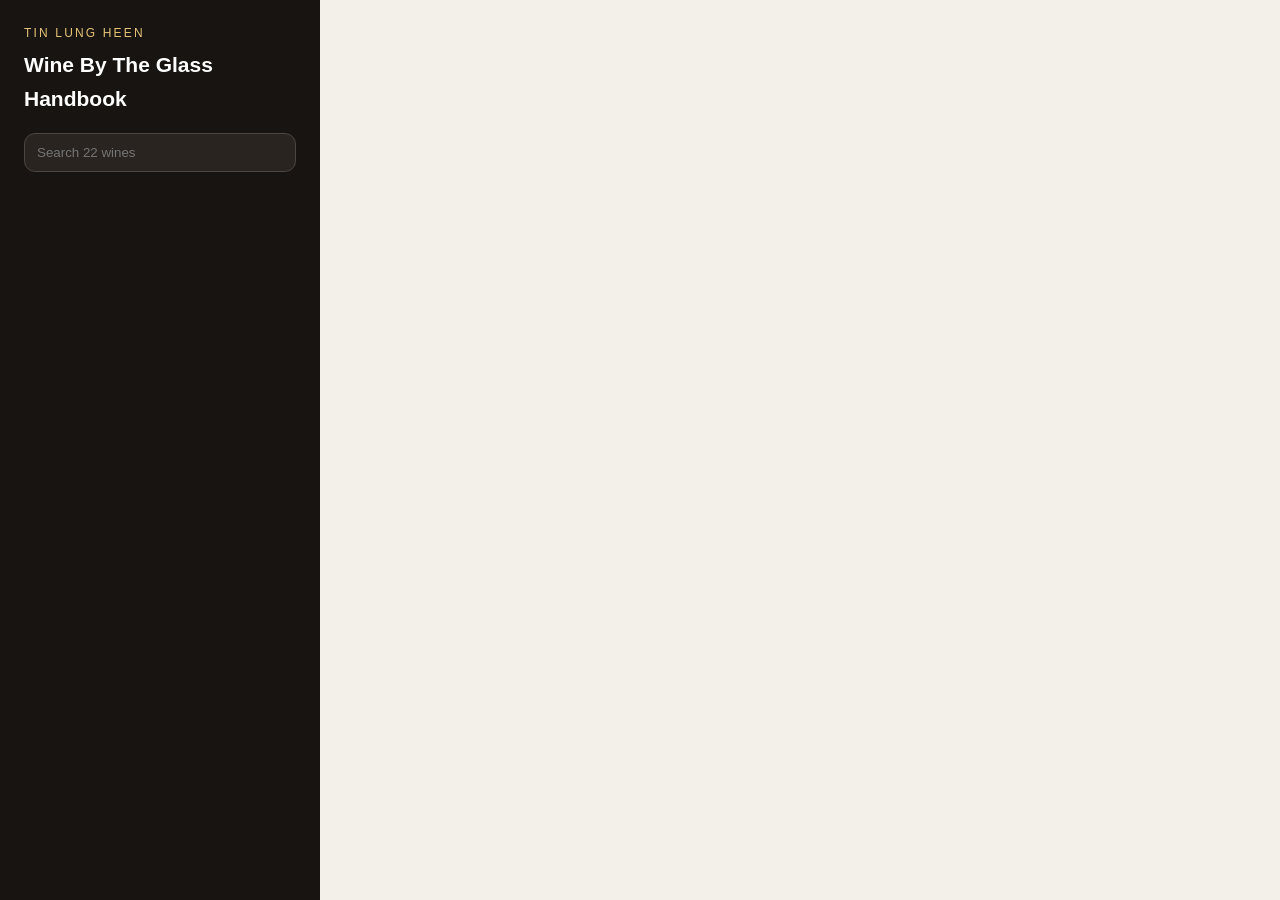
==== commit 0898ef65: "Add files via upload" ====
--- a/index.html
+++ b/index.html
@@ -1,3 +1,5 @@
 <!doctype html><html lang="en"><head><meta charset="utf-8"><meta name="viewport" content="width=device-width,initial-scale=1"><title>Tin Lung Heen Wine By The Glass Handbook V12.2</title><style>
 :root{--ink:#201b16;--gold:#b68735;--paper:#f3f0e9;--card:#fff;--muted:#70685f;--line:#ddd5c9}*{box-sizing:border-box}body{margin:0;font-family:Segoe UI,Arial,sans-serif;background:var(--paper);color:var(--ink);line-height:1.6}.app{display:grid;grid-template-columns:320px 1fr;min-height:100vh}.side{position:sticky;top:0;height:100vh;overflow:auto;background:#171411;color:#fff;padding:24px}.brand{color:#e6c477;text-transform:uppercase;letter-spacing:.18em;font-size:12px}.side h1{font-size:21px;margin:5px 0 18px}.search{width:100%;padding:11px 12px;border-radius:11px;border:1px solid #4e463e;background:#29241f;color:#fff}.group{margin:22px 0 7px;color:#b7aea4;font-size:11px;text-transform:uppercase;letter-spacing:.12em}.nav{display:block;width:100%;border:0;background:transparent;color:#eee;text-align:left;padding:9px 10px;border-radius:9px;cursor:pointer}.nav:hover,.nav.active{background:var(--gold);color:#171411}.main{width:100%;max-width:1020px;margin:auto;padding:34px}.hero,.card,details{background:var(--card);border:1px solid var(--line);border-radius:19px;margin-bottom:16px}.hero{padding:27px;background:linear-gradient(135deg,#fff,#fbf3e3)}.kicker{font-size:12px;color:#93651f;font-weight:800;text-transform:uppercase;letter-spacing:.16em}.hero h2{font-size:34px;line-height:1.15;margin:6px 0}.sub{color:var(--muted)}.card{padding:23px}.facts{display:grid;grid-template-columns:repeat(3,1fr);gap:12px}.fact,.mini{background:#f7f5f1;border-radius:13px;padding:14px}.fact b,.mini b{display:block;color:#76521d;margin-bottom:4px}.taste{display:grid;grid-template-columns:repeat(2,1fr);gap:12px;margin-top:14px}summary{padding:21px 23px;cursor:pointer;font-size:19px;font-weight:800;list-style:none}summary::-webkit-details-marker{display:none}summary:after{content:'+';float:right;color:var(--gold)}details[open] summary:after{content:'−'}details .inside{border-top:1px solid var(--line);padding:22px}.pair{padding:13px 0;border-bottom:1px solid #eee}.pair:last-child{border:0}.pairname{font-weight:800}.progrid{display:grid;grid-template-columns:1fr 1fr;gap:12px}.wide{grid-column:1/-1}.points{margin:0;padding-left:20px}.note{font-size:12px;color:var(--muted)}@media(max-width:820px){.app{display:block}.side{position:relative;height:auto}.main{padding:18px}.facts,.taste,.progrid{grid-template-columns:1fr}.wide{grid-column:auto}.hero h2{font-size:28px}}
-</style></head><body><div class="app"><aside class="side"><div class="brand">Tin Lung Heen</div><h1>Wine By The Glass Handbook</h1><input id="q" class="search" placeholder="Search 22 wines"><div id="nav"></div></aside><main id="main" class="main"></main></div><script>const wines=[{"group":"Champagne & Sparkling","vintage":"NV","name":"Barons de Rothschild \"Ritz\" Brut Reserve","region":"Champagne, France","grape":"Chardonnay and Pinot Noir","style":"Non-vintage Brut Champagne","why":"A polished, Chardonnay-led house Champagne that combines immediate freshness with luxury recognition.","appearance":"Pale gold with a fine, persistent mousse.","aromas":"Citrus, green apple, pear, white flowers and light brioche.","palate":"Dry, bright and balanced, with fine bubbles and a clean finish.","guest":"Fresh and elegant, with orchard fruit, citrus and delicate toast.","story":"Created for The Ritz-Carlton relationship, this cuvee reflects the Barons de Rothschild preference for Chardonnay-led finesse and precise blending.","matters":"It gives the programme an accessible luxury Champagne with enough freshness for dim sum and enough brand presence for celebrations.","list":"It serves as the welcoming house-style Champagne: recognisable, versatile and easy to recommend across the opening part of a Cantonese meal.","guestprofile":"Guests seeking classic Champagne, an aperitif, a celebration bottle or a refined but uncomplicated luxury choice.","strategy":"Recommend at the start of the meal, especially with seafood dim sum and fried appetisers. Avoid presenting it as a powerful or heavily autolytic Champagne.","age":"Best enjoyed for freshness and balance; short additional ageing may increase toast and nut tones.","points":["Rothschild family Champagne","Chardonnay-led finesse","Versatile aperitif","Strong luxury-hotel relevance","Highly food-friendly"],"bestwith":"Classic seafood appetisers, steamed shellfish and delicate fried dim sum","bestdishes":["Deep-fried shrimp toast","Steamed shrimp dumpling with bamboo shoot","Steamed crab meat and shrimp dumpling topped with salmon roe"],"flagship":{"dish":"Steamed shrimp dumpling with bamboo shoot","why":"The cuvee’s citrus lift and fine mousse brighten the sweet shrimp and bamboo shoot without masking the translucent wrapper. Its restrained toast adds complexity while remaining lighter than richer vintage Champagne."},"whywins":"The house style is broad enough for mixed dim sum yet especially strong when clean shellfish sweetness and a light fried or steamed texture need refreshment."},{"group":"Champagne & Sparkling","vintage":"NV","name":"Ruinart Blanc de Blancs","region":"Champagne, France","grape":"100% Chardonnay","style":"Blanc de Blancs Brut Champagne","why":"A benchmark Chardonnay Champagne known for elegance, freshness and a rounded but precise texture.","appearance":"Brilliant pale yellow with green reflections and persistent fine bubbles.","aromas":"Ripe lemon, pear, peach, white flowers, ginger and subtle pastry.","palate":"Enveloping yet tense, with citrus freshness, fine mousse and a long finish.","guest":"Elegant and refreshing, with ripe citrus, pear, peach and floral spice.","story":"Maison Ruinart was founded in 1729 and is widely recognised as the first established Champagne house. Chardonnay remains the signature grape behind its refined house identity.","matters":"It is one of the world's most recognised Chardonnay-focused Champagnes and translates luxury into a style that remains genuinely useful at the table.","list":"Its acidity, lack of tannin, fine mousse and Chardonnay purity make it especially effective with shellfish, seafood and delicate Cantonese flavours.","guestprofile":"Champagne enthusiasts, white Burgundy drinkers, seafood-focused tables and guests preferring elegance over power.","strategy":"Recommend confidently with shellfish and refined dim sum. Serve in a tulip glass at about 8 to 10 C. Do not over-chill or describe it as austere.","age":"Excellent now; careful cellaring can shift fresh fruit toward brioche, hazelnut and honeyed complexity.","points":["Founded in 1729","100% Chardonnay","Benchmark Blanc de Blancs","Elegant rather than powerful","Exceptional seafood compatibility"],"bestwith":"Delicate premium shellfish, steamed crab and seafood dishes built on purity rather than sauce","bestdishes":["Steamed crab claw with egg white in Huadiao wine","Steamed crab meat and shrimp dumpling topped with salmon roe","Steamed shrimp dumpling with bamboo shoot"],"flagship":{"dish":"Steamed crab claw with egg white in Huadiao wine","why":"Chardonnay purity mirrors the sweetness of crab, while citrus acidity lifts the soft egg-white texture and Huadiao perfume. A broader, oakier white would blur the dish’s delicacy."},"whywins":"Ruinart wins when the dish is refined and saline: high acidity, no tannin and fine mousse preserve detail rather than adding weight."},{"group":"Champagne & Sparkling","vintage":"NV","name":"Devaux Collection D Rose Brut","region":"Champagne, France","grape":"Pinot Noir and Chardonnay","style":"Brut Rose Champagne","why":"A gastronomic rose Champagne offering red-fruit expression, freshness and greater vinous breadth.","appearance":"Pale salmon with lively, fine bubbles.","aromas":"Wild strawberry, redcurrant, citrus peel and light pastry.","palate":"Dry, lively and structured, with red-fruit persistence.","guest":"Fresh rose Champagne with red berries, citrus and subtle pastry.","story":"Devaux developed Collection D as a food-oriented range with extended maturation and a more serious, vinous profile.","matters":"It broadens the Champagne selection beyond white-fruit styles and gives staff a red-fruited sparkling option for richer dim sum.","list":"Its Pinot-led fruit works with sweet roasted flavours and fried textures while Champagne acidity keeps the pairing fresh.","guestprofile":"Rose Champagne drinkers, guests wanting something festive but food-focused, and tables ordering pork or richer dim sum.","strategy":"Recommend when a guest wants Champagne with more fruit and colour. Avoid describing it as sweet; the style is dry and gastronomic.","age":"Best while the red fruit remains vivid, though bottle age can add dried fruit, toast and spice.","points":["Food-focused rose Champagne","Red-fruit character","Dry and structured","Useful with pork and fried dim sum","Distinctive alternative to Blanc de Blancs"],"bestwith":"Roast poultry, glazed pork and savoury dishes with a red-fruit or sweet-sour element","bestdishes":["Roasted goose with plum sauce","Barbecued pork with osmanthus flower honey","Baked barbecued pork bun with almond flakes"],"flagship":{"dish":"Roasted goose with plum sauce","why":"Pinot-led red fruit meets the plum sauce directly, while Champagne acidity cuts through rendered goose fat. Blanc de Blancs is fresher but lacks the same flavour bridge to roast meat."},"whywins":"The rose style combines the palate-cleansing function of Champagne with enough red-fruit breadth for Cantonese barbecue."},{"group":"Champagne & Sparkling","vintage":"2017","name":"Dom Perignon Brut","region":"Champagne, France","grape":"Chardonnay and Pinot Noir","style":"Vintage Prestige Champagne","why":"A globally recognised prestige cuvee combining vintage character, depth and long maturation.","appearance":"Pale gold with very fine, persistent effervescence.","aromas":"Citrus, stone fruit, white flowers, toast, smoke and spice.","palate":"Layered, concentrated and energetic, with a long, composed finish.","guest":"Complex vintage Champagne with fruit, toast, spice and remarkable length.","story":"Dom Perignon is produced only as a vintage Champagne. Each release interprets a single growing season through the house pursuit of harmony and longevity.","matters":"It is one of the strongest global symbols of prestige Champagne and gives the programme a celebratory, age-worthy flagship.","list":"It answers requests for the most prestigious Champagne by the glass and has sufficient concentration for richer signature dishes.","guestprofile":"Celebration tables, luxury-focused guests, collectors and experienced Champagne drinkers.","strategy":"Lead with vintage prestige and depth. Serve around 10 C in a generous tulip glass. Recommend with richer shellfish rather than the most delicate dishes.","age":"Built for development; bottle age can increase toast, smoke, nut and savoury complexity.","points":["Vintage-only prestige Champagne","Global luxury recognition","Long maturation","Greater depth and structure","Strong celebration choice"],"bestwith":"Concentrated luxury seafood, crab roe, lobster broth and deeply savoury fried preparations","bestdishes":["Pan-fried lobster with tomato, served with lobster broth","Deep-fried crab shell stuffed with crab meat and onion","Steamed fish maw stuffed with conch in lobster sauce"],"flagship":{"dish":"Pan-fried lobster with tomato, served with lobster broth","why":"Vintage depth matches the lobster broth, while acidity handles both tomato and shellfish richness. Lighter Champagne can refresh the dish but may disappear beside the broth."},"whywins":"Long maturation and greater concentration let Dom Perignon behave as a table wine, not only an aperitif."},{"group":"Champagne & Sparkling","vintage":"2023","name":"Silver Heights Bloom Sparkling Wine Brut","region":"Ningxia, China","grape":"Chardonnay, Pinot Noir and rice wine","style":"Pét-nat inspired Chinese sparkling wine","why":"A distinctive Ningxia sparkling wine combining international grapes with a local rice-wine element.","appearance":"Pink-orange with vigorous, youthful bubbles.","aromas":"Honeydew, pear, blossom, cereal, spice and light earth.","palate":"Lively, fruit-driven and lightly savoury, with gentle sweetness balanced by sparkle.","guest":"An adventurous Chinese sparkling wine with pear, melon, flowers and a subtle grain note.","story":"Silver Heights is a family estate led by Emma Gao. Bloom reflects an experimental side of Ningxia through ambient fermentation and a blend that includes rice wine.","matters":"It shows that Chinese wine can be creative rather than imitative, giving staff a compelling local innovation story.","list":"It adds a Chinese sparkling option with enough fruit and texture for dim sum, while differentiating the programme from conventional Champagne lists.","guestprofile":"Curious guests, Chinese-wine supporters, natural-wine drinkers and tables seeking something unconventional.","strategy":"Explain the rice-wine component before pouring. Recommend for adventurous guests and aromatic or fried dim sum; avoid presenting it as a direct Champagne substitute.","age":"Designed primarily for youthful fruit, pétillance and energy rather than extended cellaring.","points":["Ningxia origin","Emma Gao and Silver Heights","Includes rice wine","Ambient-fermentation story","Distinctly Chinese sparkling identity"],"bestwith":"Creative fried seafood, savoury-sweet dim sum and dishes that welcome fruit, grain and gentle pétillance","bestdishes":["Deep-fried shrimp toast","Deep-fried crispy roll stuffed with crab meat and mayonnaise sauce","Deep-fried taro dumpling with scallop in coconut sauce"],"flagship":{"dish":"Deep-fried shrimp toast","why":"Pear and melon fruit echo shrimp sweetness, while the rice-wine component meets the toast’s cereal character. The lively bubbles keep the fried surface from becoming heavy."},"whywins":"Bloom is most distinctive where its fruit, grain note and informal pétillance can engage both seafood and frying."},{"group":"Champagne & Sparkling","vintage":"2018","name":"Wiston Estate Blanc de Noirs Brut","region":"West Sussex, England","grape":"Pinot Noir and Pinot Meunier","style":"Vintage English Blanc de Noirs sparkling wine","why":"A broad, vinous English sparkling wine combining dark-grape weight with cool-climate acidity.","appearance":"Pale gold with a persistent mousse.","aromas":"Apple, red fruit, citrus, toast and savoury spice.","palate":"Fuller-bodied and fruit-driven, with firm freshness and a gastronomic finish.","guest":"A broader sparkling wine with orchard fruit, subtle red fruit and toast.","story":"Wiston Estate is rooted in the South Downs of Sussex. Wiston Estate Cuvee 2016 was served for the toasts at the 2025 Windsor Castle state banquet hosted by King Charles III, a striking sign of English sparkling wine’s place in high-level British hospitality.","matters":"It demonstrates England's ability to produce age-worthy sparkling wine and offers a darker-fruited alternative to Chardonnay-led Champagne.","list":"Its broader texture supports richer dim sum and roasted flavours while retaining the acidity needed for Cantonese cuisine.","guestprofile":"English-wine explorers, Pinot-led Champagne drinkers and guests seeking a fuller sparkling style.","strategy":"Recommend with richer fried or pork dishes. Describe Blanc de Noirs clearly as white sparkling wine made from dark grapes.","age":"The 2018 vintage has development potential; ageing may add toast, nuts and savoury depth.","points":["Wiston poured at a 2025 Windsor Castle state banquet","Pinot Noir and Pinot Meunier","Traditional-method sparkling","Broader and more vinous","Strong gastronomic style"],"bestwith":"Roasted pork, richer fried dim sum and dishes needing sparkling freshness with Pinot weight","bestdishes":["Barbecued pork with osmanthus flower honey","Roasted crispy suckling pig served with Chinese puff","Deep-fried taro dumpling with scallop in coconut sauce"],"flagship":{"dish":"Barbecued pork with osmanthus flower honey","why":"Pinot-derived body stands up to pork and glaze, while English acidity resets the palate after fat and sweetness. A lighter Blanc de Blancs can feel too delicate here."},"whywins":"Wiston wins when sparkling wine needs vinous breadth as well as cleansing acidity."},{"group":"White","vintage":"2023","name":"Barmes-Buecher Rosenberg Gewurztraminer","region":"Alsace, France","grape":"Gewurztraminer","style":"Aromatic dry to gently off-dry white","why":"An intensely aromatic white with floral, lychee and spice character that expands the list beyond conventional crisp whites.","appearance":"Medium lemon-gold.","aromas":"Rose, lychee, peach, exotic fruit and warm spice.","palate":"Broad, perfumed and textural, with modest acidity and possible gentle sweetness.","guest":"Highly aromatic and floral, with lychee, peach and warm spice.","story":"Barmes-Buecher is a family Alsace estate known for biodynamic farming and expressive wines that emphasise variety and place.","matters":"Gewurztraminer is one of the clearest demonstrations that aroma and texture can be more important than acidity in white-wine style.","list":"It gives the team a strong option for aromatic, spicy and gently sweet Cantonese flavours that can overwhelm leaner whites.","guestprofile":"Guests who enjoy aromatic whites, lychee and floral flavours, or prefer softer acidity.","strategy":"Recommend with aromatic and mildly spicy dim sum. Avoid for guests explicitly requesting very crisp, mineral or bone-dry wine.","age":"Best for vivid perfume now; short ageing can add honey, dried fruit and spice.","points":["Alsace Gewurztraminer","Biodynamic estate identity","Rose and lychee perfume","Broad textured palate","Useful with aromatic cuisine"],"bestwith":"Aromatic, sweet-savoury and mildly spicy dishes featuring plum, coconut, X.O. sauce or fragrant marinades","bestdishes":["Wok-fried eel with plum sauce","Deep-fried taro dumpling with scallop in coconut sauce","Steamed garoupa dumpling with X.O. sauce"],"flagship":{"dish":"Wok-fried eel with plum sauce","why":"Rose, lychee and exotic fruit echo the plum glaze, while the wine’s broad texture matches eel. Lean Sauvignon Blanc would sharpen the dish but miss its perfume and sweetness."},"whywins":"Gewurztraminer wins through aromatic similarity and textural breadth, especially where a purely crisp white would seem severe."},{"group":"White","vintage":"2023","name":"Xige Jade Dove Sauvignon Blanc","region":"Ningxia, China","grape":"Sauvignon Blanc","style":"Dry aromatic white","why":"A modern Ningxia white showing that the region can deliver freshness and aromatic precision as well as powerful reds.","appearance":"Pale lemon.","aromas":"Citrus, peach, herbs and tropical fruit.","palate":"Dry, fresh and medium-bodied, with an aromatic finish.","guest":"Fresh Chinese Sauvignon Blanc with citrus, peach and subtle herbs.","story":"Founded in 2017 by Zhang Yanzhi, Xige Estate rapidly became a leading modern Ningxia producer. A Xige Cabernet Sauvignon and Cabernet Gernischt blend was selected when President Xi Jinping met French President Emmanuel Macron in China in April 2023.","matters":"It broadens the narrative of Chinese wine and offers an accessible route into Ningxia through a familiar international grape.","list":"It supports the restaurant's Chinese-wine identity while giving seafood and dim sum a fresh, aromatic pairing option.","guestprofile":"Sauvignon Blanc drinkers, guests exploring Chinese wine and tables ordering seafood-focused dim sum.","strategy":"Lead with Ningxia origin and freshness. Recommend for guests who enjoy Sauvignon Blanc; avoid overselling it as equivalent to Marlborough.","age":"Best enjoyed young for citrus, herbs and aromatic lift.","points":["Xige wine selected for the 2023 Xi-Macron meeting","Modern Chinese producer","Fresh aromatic style","Accessible Chinese-wine entry point","Good seafood compatibility"],"bestwith":"Light Chinese seafood, clean fish flavours and preparations where freshness matters more than oak or weight","bestdishes":["Sautéed garoupa fillet with conpoy","Steamed shrimp dumpling with bamboo shoot","Steamed fish maw stuffed with conch in lobster sauce"],"flagship":{"dish":"Sautéed garoupa fillet with conpoy","why":"Citrus and herbal freshness sharpen the garoupa, while moderate body accommodates the savoury conpoy. Oak-aged Chardonnay would add unnecessary weight."},"whywins":"This wine is strongest as a clean, modern Chinese counterpoint to delicate seafood and restrained umami."},{"group":"White","vintage":"2021","name":"Villa Maria Taylors Pass Sauvignon Blanc","region":"Awatere Valley, Marlborough, New Zealand","grape":"100% Sauvignon Blanc","style":"Single-vineyard dry white","why":"A focused Marlborough Sauvignon Blanc with herbal intensity, citrus precision and a saline finish.","appearance":"Pale lemon with green highlights.","aromas":"Blackcurrant, lime zest, sage, coriander and white peach.","palate":"Concentrated jalapeño and lemongrass notes with fresh acidity and salinity.","guest":"Focused Sauvignon Blanc with lime, herbs, white peach and a mouth-watering finish.","story":"Villa Maria was founded in 1961 and Taylors Pass represents its single-vineyard approach in the cooler Awatere Valley.","matters":"It shows the more serious, site-driven side of Marlborough Sauvignon Blanc beyond simple tropical fruit.","list":"Its herbal freshness and salinity are highly effective with seafood dim sum and X.O.-accented flavours.","guestprofile":"Marlborough Sauvignon Blanc drinkers, guests who enjoy herbal freshness and seafood-focused tables.","strategy":"Recommend when guests ask for crisp, aromatic white wine. Avoid with very sweet dishes or guests seeking creamy oak.","age":"Best now for freshness, though limited bottle development can bring savoury complexity.","points":["Single-vineyard Awatere Sauvignon Blanc","Villa Maria founded in 1961","Herbal and saline style","High refreshment value","Excellent with shellfish"],"bestwith":"Seafood with chives, spring onion, bell pepper, X.O. sauce and other green or herbal accents","bestdishes":["Wok-fried conch with bell pepper in X.O. sauce","Steamed garoupa dumpling with X.O. sauce","Wok-fried razor clam with chives and sliced garlic"],"flagship":{"dish":"Wok-fried conch with bell pepper in X.O. sauce","why":"Awatere herbs, lime and saline acidity lock onto bell pepper and X.O. aromatics, then refresh the chewy conch. Softer whites cannot match the sauce’s green intensity as precisely."},"whywins":"Its distinctive herbal and saline profile makes it the list’s specialist for assertive green aromatics and savoury seafood."},{"group":"White","vintage":"2023","name":"Robert Weil Kiedricher Grafenberg Riesling GG","region":"Rheingau, Germany","grape":"100% Riesling","style":"Dry Grosses Gewachs","why":"A powerful dry Riesling from one of the Rheingau's most important vineyards, combining concentration with precision.","appearance":"Pale to medium lemon.","aromas":"Peach, citrus, herbs, spice and flint.","palate":"Dry, highly concentrated and energetic, with marked acidity and a long mineral finish.","guest":"A world-class dry Riesling with peach, citrus, spice and a stony finish.","story":"Founded in Kiedrich in 1875, Robert Weil became an international reference for German Riesling. Kiedricher Grafenberg, the Hill of the Counts, is the estate’s flagship vineyard and one of the Rheingau’s celebrated sites.","matters":"It demonstrates that dry Riesling belongs among the world's great white wines, not merely within the category of aromatic wine.","list":"Its acidity, concentration and lack of tannin make it exceptionally adaptable to Cantonese seafood and savoury sauces.","guestprofile":"Experienced wine drinkers, Riesling enthusiasts, Burgundy drinkers and guests seeking a distinctive fine white.","strategy":"Lead with 'one of Germany's top dry white wines,' not sweetness. Serve around 10 to 12 C in a white-wine glass.","age":"Can develop for a decade or more, gaining wax, smoke, dried citrus and petrol-like complexity.","points":["Historic Grafenberg vineyard","Dry GG classification","Benchmark Rheingau producer","Long ageing potential","Outstanding Cantonese-food compatibility"],"bestwith":"Refined seafood with concentrated broth, tomato, Jinhua ham, dried seafood or layered umami","bestdishes":["Pan-fried lobster with tomato, served with lobster broth","Steamed garoupa fillet with bird’s nest and Jinhua ham","Steamed garoupa dumpling with X.O. sauce"],"flagship":{"dish":"Pan-fried lobster with tomato, served with lobster broth","why":"Riesling acidity handles tomato and broth simultaneously, while peach and extract match lobster sweetness. Most Chardonnay either softens the tomato too much or adds more weight than the dish needs."},"whywins":"Grafenberg combines power without tannin, making it unusually effective with complex seafood sauces that need both concentration and precision."},{"group":"White","vintage":"2022","name":"Domaine Paul Pernot Puligny-Montrachet","region":"Burgundy, France","grape":"100% Chardonnay","style":"Village white Burgundy","why":"A restrained, classical Puligny focused on white fruit, texture and chalky precision rather than overt oak.","appearance":"Pale to medium lemon-gold.","aromas":"White peach, flowers, citrus, chalk and light toast.","palate":"Textured and precise, with refined acidity and a mineral finish.","guest":"Elegant white Burgundy with peach, citrus, subtle toast and chalky freshness.","story":"The Pernot family has deep holdings in Puligny-Montrachet. The domaine is known for traditional, unflashy Chardonnay with restrained new oak.","matters":"Puligny-Montrachet is one of the reference points for fine Chardonnay and gives the list a globally recognised white Burgundy style.","list":"Its combination of texture, acidity and subtle oak suits richer seafood and premium dim sum without becoming heavy.","guestprofile":"White Burgundy drinkers, Chardonnay lovers and guests wanting a prestigious dry white with restrained oak.","strategy":"Recommend with rich shellfish and fried crab preparations. Do not sell it primarily as buttery Chardonnay; emphasise precision and minerality.","age":"Drinking well now with potential for further nutty, honeyed and savoury development; storage provenance is important.","points":["Puligny-Montrachet pedigree","100% Chardonnay","Restrained oak","Elegant mineral style","Prestigious seafood pairing"],"bestwith":"Luxury shellfish, pan-fried scallop, crab and seafood dishes where creamy texture meets mineral freshness","bestdishes":["Deep-fried crab shell stuffed with crab meat and onion","Pan-fried scallop with salmon roe, white asparagus and minced garoupa","Steamed fish maw stuffed with conch in lobster sauce"],"flagship":{"dish":"Deep-fried crab shell stuffed with crab meat and onion","why":"Puligny texture mirrors the rich crab filling, subtle oak meets frying, and chalky acidity keeps the shell crisp in perception. Lean aromatic whites lack the same textural integration."},"whywins":"This Chardonnay wins when the dish needs both luxurious mouthfeel and a mineral finish."},{"group":"Rose","vintage":"2023","name":"Grace Wine Rose","region":"Yamanashi, Japan","grape":"Cabernet Sauvignon, Merlot, Cabernet Franc and Petit Verdot","style":"Structured dry rose","why":"A serious high-altitude Japanese rose combining red fruit, herbal detail and refreshing acidity.","appearance":"Bright salmon pink.","aromas":"Blood orange, redcurrant, cherry, thyme and rosemary.","palate":"Dry, concentrated and spicy, with fresh acidity and a long finish.","guest":"A serious dry rose with red fruit, herbs, spice and freshness.","story":"Ayana Misawa created Grace Rose in 2008 to prove that Japan could produce a dry rose with genuine structure and sense of place.","matters":"It carries the Japanese fine-wine story into a versatile category often treated too casually.","list":"It gives the restaurant an Asian rose with enough structure for pork and savoury dim sum while remaining fresh with seafood.","guestprofile":"Dry rose drinkers, Japanese-wine explorers and guests wanting one wine across varied dim sum.","strategy":"Describe it as structured and dry. Serve around 10 to 12 C. Avoid framing it as simple patio wine.","age":"Best for freshness, but its structure allows short-term development toward dried fruit and spice.","points":["High-altitude Yamanashi origin","Created by Ayana Misawa","Dry structured style","Asian fine-wine story","Versatile with dim sum"],"bestwith":"Soy-marinated poultry, roast goose, savoury dim sum and mixed menus crossing seafood and light meat","bestdishes":["Marinated chicken in soy sauce","Roasted goose with plum sauce","Pan-fried minced Wagyu beef cake with water chestnut"],"flagship":{"dish":"Marinated chicken in soy sauce","why":"Redcurrant and cherry complement the sweet soy marinade, while herbal notes echo the seasoning and acidity refreshes the chicken skin. White wine can seem narrow; red wine can bring too much tannin."},"whywins":"Grace Rose succeeds as a bridge wine, combining red-fruit flavour with the freshness needed for Cantonese seasoning."},{"group":"Red","vintage":"2016","name":"Bodega Otazu Reserva Clasico","region":"Navarra, Spain","grape":"Tempranillo-led red blend","style":"Mature oak-aged Spanish red","why":"A mature Navarra red offering dark fruit, cedar, vanilla and savoury development at an approachable point in the red selection.","appearance":"Deep ruby moving toward garnet.","aromas":"Black cherry, plum, cedar, vanilla and warm spice.","palate":"Dry and medium-to-full-bodied, with mature tannin and a savoury finish.","guest":"A mature Spanish red with dark fruit, cedar and warm spice.","story":"Bodega Otazu combines an estate near Pamplona with wine, architecture and contemporary art, creating a distinctive Navarra identity.","matters":"Reserva ageing gives staff a ready-to-drink mature red without requiring the price or patience of older Bordeaux.","list":"It offers familiar Spanish warmth and oak character for guests ordering pork, beef and roasted flavours.","guestprofile":"Rioja and Spanish-wine drinkers, guests who enjoy mature oak and those seeking value in a premium red.","strategy":"Serve around 16 to 18 C and check for sediment. Recommend with pork and beef; avoid for guests requesting light, fruit-only reds.","age":"Mature and ready; further ageing should be conservative and bottle-condition dependent.","points":["Navarra Reserva","Mature drinking window","Dark fruit and cedar","Approachable premium red","Strong roasted-meat compatibility"],"bestwith":"Traditional braised beef, roast goose and savoury sauces with mature spice and gentle sweetness","bestdishes":["Stewed beef brisket and turnip in Chu Hou sauce","Roasted goose with plum sauce","Pan-fried minced Wagyu beef cake with water chestnut"],"flagship":{"dish":"Stewed beef brisket and turnip in Chu Hou sauce","why":"Mature cedar, vanilla and dark fruit echo the warm spices and depth of Chu Hou sauce, while softened tannins suit slow-cooked beef. Younger Cabernet would be firmer and less integrated."},"whywins":"Otazu wins with braised flavours because bottle development already resembles the dish’s savoury spice profile."},{"group":"Red","vintage":"2022","name":"Domaine Rewa Pinot Noir","region":"Central Otago, New Zealand","grape":"100% Pinot Noir","style":"Cool-climate medium-bodied red","why":"A silky Central Otago Pinot Noir combining ripe red fruit with freshness and fine tannin.","appearance":"Bright ruby.","aromas":"Cherry, raspberry, plum, herbs and gentle spice.","palate":"Silky and fresh, with fine tannin and medium body.","guest":"Silky Pinot Noir with ripe cherry, raspberry and gentle spice.","story":"Domaine Rewa is a small Central Otago estate with a biodynamic identity and a focus on expressive Pinot Noir from the Pisa Range area.","matters":"It offers the fragrance and delicacy of Pinot Noir in a generous, approachable New World form.","list":"Its moderate tannin and bright fruit work well with duck, mushroom and abalone-based dishes where Cabernet would be too firm.","guestprofile":"Pinot Noir and Burgundy drinkers, guests preferring lighter reds and tables ordering duck or mushroom dishes.","strategy":"Serve lightly cool at about 15 to 16 C. A short decant can open aromas, but avoid long aeration.","age":"Best across the medium term, developing dried cherry, forest-floor and savoury notes.","points":["Central Otago Pinot Noir","Small biodynamic-focused estate","Silky fine tannin","Fragrant red fruit","Excellent with duck and mushrooms"],"bestwith":"Duck, pigeon, mushroom and delicate meats that need fragrance and fine tannin rather than power","bestdishes":["Braised French duck leg in spicy and sour sauce served with sautéed conch","Stewed pigeon breast and bone with grilled slices Jinhua ham and brown fungus","Steamed rice roll with mushroom and crispy rice"],"flagship":{"dish":"Braised French duck leg in spicy and sour sauce served with sautéed conch","why":"Ripe cherry cushions sour-spicy sauce, fine tannin respects the duck, and freshness prevents the confit-like richness from building. Cabernet would be too rigid and Syrah too warm."},"whywins":"Rewa wins where red wine is required but the dish still needs lift, fragrance and moderate structure."},{"group":"Red","vintage":"2020","name":"Castello Banfi Brunello di Montalcino","region":"Tuscany, Italy","grape":"100% Sangiovese Grosso","style":"Brunello di Montalcino DOCG","why":"A powerful but polished Brunello combining ripe cherry, tobacco, acidity and long tannic structure.","appearance":"Deep ruby with garnet development.","aromas":"Plum, ripe cherry, red fruit, liquorice and pipe tobacco.","palate":"Powerful and enveloping, with lively acidity, polished tannin and persistence.","guest":"Rich Brunello with ripe cherry, plum, tobacco and a long structured finish.","story":"Castello Banfi became one of the most internationally recognisable names in Montalcino, combining research and technical innovation with the traditions of Brunello di Montalcino.","matters":"Brunello is one of Italy's benchmark fine-wine categories, and Banfi offers a consistent, recognisable expression.","list":"It provides Italian prestige with the acidity needed for rich Cantonese meat dishes and savoury sauces.","guestprofile":"Italian-wine lovers, Sangiovese drinkers, Cabernet drinkers exploring Italy and guests ordering Wagyu or roasted meats.","strategy":"Serve around 17 C and consider decanting. Lead with Brunello prestige and food-friendly acidity, not sheer power.","age":"Capable of extended development toward dried cherry, leather, tobacco and forest-floor complexity.","points":["Brunello di Montalcino DOCG","100% Sangiovese Grosso","Internationally recognised producer","Food-friendly acidity","Strong ageing potential"],"bestwith":"Rich meat with substantial fat, savoury mushrooms and slow-cooked pork or beef","bestdishes":["Wok-fried Wagyu beef with termite mushrooms","Braised pork belly with supreme sauce","Pan-fried minced Wagyu beef cake with water chestnut"],"flagship":{"dish":"Wok-fried Wagyu beef with termite mushrooms","why":"Wagyu fat softens Brunello tannin, Sangiovese acidity keeps the palate alert, and tobacco-cherry notes connect with browning and mushrooms. Softer reds lack its cleansing drive."},"whywins":"Brunello wins through the rare combination of serious structure and high acidity, ideal for fatty meat without heaviness."},{"group":"Red","vintage":"2022","name":"Beyond Time Monopole Syrah","region":"Helan Mountain East, Ningxia, China","grape":"100% Syrah","style":"Full-bodied dry red","why":"A concentrated Ningxia Syrah showing ripe blue-black fruit, spice and modern Chinese red-wine ambition.","appearance":"Deep ruby-purple.","aromas":"Blackberry, blueberry, dark plum, vanilla and spice.","palate":"Full-bodied, ripe and long, with warming alcohol and firm structure.","guest":"Rich Chinese Syrah with ripe blackberry, blueberry, vanilla and spice.","story":"Beyond Time presents a modern, concentrated expression of Syrah from the eastern foothills of Helan Mountain.","matters":"It demonstrates Ningxia's ability to produce bold international varieties with a clear luxury positioning.","list":"It gives the programme a powerful Chinese red for Wagyu, roasted pork and guests who prefer ripe, full-bodied wine.","guestprofile":"Shiraz and Syrah drinkers, guests exploring premium Chinese reds and tables ordering rich meat dishes.","strategy":"Serve around 16 to 18 C and consider a short decant. Avoid with delicate seafood and high chilli, which can amplify alcohol.","age":"Likely suited to medium-term development as fruit, oak and tannin integrate.","points":["100% Ningxia Syrah","Bold modern Chinese style","Ripe blue-black fruit","Strong with Wagyu","Important Chinese fine-wine story"],"bestwith":"Peppery beef, lamb, X.O. sauce and bold savoury dishes with char or warming spice","bestdishes":["Pan-fried beef fillet with leeks in black pepper sauce","Wok-fried lamb loin cube with potatoes in X.O. sauce","Pan-fried minced Wagyu beef cake with water chestnut"],"flagship":{"dish":"Pan-fried beef fillet with leeks in black pepper sauce","why":"Syrah’s black fruit and pepper echo the sauce directly, while full body matches seared beef. Pinot is too light and mature Tempranillo less precise with the black-pepper note."},"whywins":"This is the list’s specialist for bold pepper, char and dark-meat intensity."},{"group":"Red","vintage":"2021","name":"Ridge Vineyards Geyserville","region":"Alexander Valley, Sonoma County, USA","grape":"Zinfandel-led field blend","style":"Old-vine Californian red blend","why":"A historic site wine combining old-vine Zinfandel richness with Carignane freshness and field-blend complexity.","appearance":"Deep ruby-purple.","aromas":"Blackberry, plum, ripe cherry, cedar and spice.","palate":"Rich but fresh and layered, with elegant tannin and a long finish.","guest":"Layered old-vine Californian red with blackberry, plum, cherry and cedar.","story":"Geyserville has been produced since 1966 and is Ridge’s longest continuous Zinfandel production. Ridge Monte Bello 1971 appeared in the 1976 Judgment of Paris, the tasting that helped overturn assumptions that fine wine came only from Europe; Monte Bello later won the 2006 thirty-year re-enactment.","matters":"It is one of California's benchmark Zinfandel-based wines and proves the variety can deliver longevity and site expression.","list":"It offers generous fruit for roast pork and duck while retaining enough acidity and complexity for serious wine drinkers.","guestprofile":"California-wine drinkers, Zinfandel enthusiasts and guests wanting a rich red with more freshness than expected.","strategy":"Serve around 16 C and decant briefly if young. Explain that it is a field blend, not simple varietal Zinfandel.","age":"Can develop well beyond ten years, gaining savoury spice while retaining dark fruit.","points":["Ridge Monte Bello featured in the 1976 Judgment of Paris","Old-vine field blend","Zinfandel-led","Native-fermentation philosophy","Long ageing potential"],"bestwith":"Caramelised barbecue, honeyed pork, suckling pig and dishes with smoke, sweetness and crisp fat","bestdishes":["Barbecued Iberian pork with honey (24 hours advance notice required)","Roasted crispy suckling pig served with Chinese puff","Baked barbecued pork bun with almond flakes"],"flagship":{"dish":"Barbecued Iberian pork with honey (24 hours advance notice required)","why":"Old-vine Zinfandel fruit mirrors the honeyed caramelisation, while Carignane freshness and field-blend spice lift the pork fat. Bordeaux is drier and firmer; Pinot lacks the same fruit generosity."},"whywins":"Geyserville wins whenever roast pork needs both exuberant fruit and enough acidity to avoid a sweet, heavy finish."},{"group":"Red","vintage":"2020","name":"Bouchard Pere et Fils Nuits-Saint-Georges 1er Cru Les Cailles","region":"Burgundy, France","grape":"100% Pinot Noir","style":"Premier Cru red Burgundy","why":"A structured Nuits-Saint-Georges Premier Cru balancing red fruit, earth, spice and firm mineral shape.","appearance":"Medium ruby with garnet hints.","aromas":"Cherry, raspberry, violet, earth and spice.","palate":"Firm and fresh, with layered fruit and persistent fine tannin.","guest":"Structured red Burgundy with cherry, earth, flowers and spice.","story":"Bouchard Pere et Fils is one of Burgundy's historic houses. Les Cailles is a respected Nuits-Saint-Georges Premier Cru known for combining firmness with finesse.","matters":"It brings recognised Burgundy terroir and a more structured expression of Pinot Noir into the programme.","list":"Its earthy perfume and moderate body are excellent with duck, mushrooms and abalone, giving a premium alternative to heavier reds.","guestprofile":"Burgundy collectors, Pinot Noir drinkers and guests seeking elegance with savoury depth.","strategy":"Serve around 16 C in a Burgundy glass. Decant cautiously, mainly for sediment or initial reduction.","age":"Can develop tertiary notes of dried flowers, forest floor and game over the medium to long term.","points":["Nuits-Saint-Georges Premier Cru","Historic Burgundy house","Structured Pinot Noir","Earthy and floral","Premium duck and mushroom pairing"],"bestwith":"Mushroom, abalone, pigeon and earthy savoury dishes requiring elegant but structured Pinot Noir","bestdishes":["Braised South African Yoshihama abalone (26 head) with shiitake mushroom in supreme sauce","Stewed pigeon breast and bone with grilled slices Jinhua ham and brown fungus","Braised bamboo fungus with spinach and black truffle"],"flagship":{"dish":"Braised South African Yoshihama abalone (26 head) with shiitake mushroom in supreme sauce","why":"Earth, dried flowers and red fruit echo shiitake and supreme sauce, while fine tannin respects the abalone’s texture. A fuller red would dominate; a white would miss the earthy resonance."},"whywins":"Les Cailles wins through savoury echo: Burgundy’s earth and perfume make fungi and braised umami taste more detailed."},{"group":"Red","vintage":"2019","name":"Chateau Clerc-Milon","region":"Pauillac, Bordeaux, France","grape":"Cabernet Sauvignon-led Bordeaux blend","style":"Pauillac Fifth Growth","why":"A classified-growth Pauillac combining dark fruit, graphite, cedar and polished Cabernet structure.","appearance":"Deep ruby with youthful concentration.","aromas":"Cassis, plum, graphite, cedar, liquorice and pepper.","palate":"Dense, precise and balanced, with fine tannin and a long finish.","guest":"Classic Pauillac with blackcurrant, cedar, graphite and polished tannin.","story":"Classified as a Fifth Growth in 1855, Chateau Clerc-Milon was acquired by Baron Philippe de Rothschild in 1970 and subsequently revitalised, giving the wine an immediate Rothschild and Pauillac story.","matters":"It delivers authentic classified-growth Pauillac character and Rothschild prestige at a level that remains usable by the glass.","list":"It is the programme's key Cabernet-led fine red for business entertaining, Bordeaux enthusiasts and richer meat dishes.","guestprofile":"Bordeaux drinkers, Cabernet Sauvignon lovers, collectors and business-entertaining tables.","strategy":"Serve around 17 C and decant young bottles. Recommend with Wagyu and roasted meats; avoid with delicate dim sum.","age":"Built for long development, moving toward cedar, tobacco, leather and savoury complexity.","points":["Pauillac Fifth Growth","Rothschild ownership","Cabernet-led structure","Classified Bordeaux prestige","Excellent with Wagyu"],"bestwith":"Luxury beef, black-pepper sauces and concentrated meat dishes with enough protein for Pauillac tannin","bestdishes":["Pan-fried beef fillet with leeks in black pepper sauce","Wok-fried Wagyu beef with termite mushrooms","Pan-fried minced Wagyu beef cake with water chestnut"],"flagship":{"dish":"Pan-fried beef fillet with leeks in black pepper sauce","why":"Cabernet cassis, graphite and cedar meet seared beef and black pepper, while protein polishes the tannin. Lighter reds cannot carry the sauce; riper Syrah is less classically aligned."},"whywins":"Clerc-Milon wins when the dish has the protein, char and savoury concentration needed to unlock classified-growth Pauillac."},{"group":"Dessert","vintage":"2024","name":"La Spinetta Moscato d'Asti","region":"Piedmont, Italy","grape":"100% Moscato Bianco","style":"Lightly sparkling sweet wine","why":"A low-alcohol, highly aromatic sweet wine balancing peachy perfume, gentle bubbles and refreshing acidity.","appearance":"Pale straw with a delicate sparkle.","aromas":"Peach, apricot, lime, jasmine, honeysuckle and sage.","palate":"Sweet, gently sparkling and intensely aromatic, with a clean fresh finish.","guest":"Lightly sparkling and sweet, with peach, apricot, citrus and flowers.","story":"La Spinetta began with Moscato in 1977 and helped demonstrate that Moscato d'Asti could be treated as a serious, site-aware wine.","matters":"It is one of the easiest premium sweet wines to enjoy because low alcohol, perfume and bubbles keep sweetness lively.","list":"It pairs naturally with fruit-based and floral desserts and provides an approachable finish to a long Cantonese meal.","guestprofile":"Guests who enjoy aromatic sweetness, low alcohol and fruit-based desserts.","strategy":"Serve well chilled at 8 to 10 C. Recommend with mango, rose and light pastries; avoid very bitter chocolate.","age":"Best consumed young to preserve primary fruit and floral perfume.","points":["100% Moscato Bianco","Low alcohol","Gentle natural sparkle","Peach and floral perfume","Excellent with fruit desserts"],"bestwith":"Fresh fruit, mango, floral desserts and lightly sweet preparations that benefit from low alcohol and bubbles","bestdishes":["Chilled mango cream with sago and pomelo","Double-boiled milk pudding with peach gum and honey rose","Baked puff with hawthorn paste"],"flagship":{"dish":"Chilled mango cream with sago and pomelo","why":"Peach and apricot amplify mango, citrus freshness meets pomelo, and gentle bubbles keep sago and cream lively. Heavier sweet wines would overwhelm the fruit."},"whywins":"Moscato wins with fresh and floral desserts because it matches aroma and sweetness without adding weight or alcohol."},{"group":"Dessert","vintage":"2020","name":"Prince de Saint-Aubin Sauternes","region":"Sauternes, Bordeaux, France","grape":"Semillon","style":"Botrytised sweet white","why":"A classical Sauternes-style wine offering apricot, honey, citrus peel and botrytis complexity.","appearance":"Medium gold.","aromas":"Apricot, peach, honey, citrus peel, saffron and spice.","palate":"Sweet and viscous but refreshed by acidity, with a long honeyed finish.","guest":"Rich sweet Bordeaux with apricot, honey, citrus peel and spice.","story":"Sauternes is shaped by noble rot, which concentrates grapes and creates its signature honeyed, saffron-like complexity.","matters":"It represents one of the world's classic great sweet-wine styles and offers more depth and longevity than simple dessert wine.","list":"Its honeyed richness suits creamy and fruit-based desserts while acidity keeps the finish composed.","guestprofile":"Sweet-wine enthusiasts, classic Bordeaux drinkers and guests ordering richer desserts.","strategy":"Serve cool at about 10 C in a modest pour. Ensure the dessert is not sweeter than the wine.","age":"Can develop marmalade, caramel, saffron and nut tones over many years if well stored.","points":["Classic Sauternes style","Semillon-led richness","Noble-rot complexity","Long ageing potential","Strong with creamy desserts"],"bestwith":"Custard, creamy pudding, baked pastry and honeyed desserts with enough richness for botrytised wine","bestdishes":["Double-boiled milk pudding with peach gum and honey rose","Baked egg custard tart","Pan-fried pancake with red bean paste"],"flagship":{"dish":"Double-boiled milk pudding with peach gum and honey rose","why":"Honey, apricot and saffron integrate with the creamy pudding and rose, while acidity prevents a cloying finish. Moscato is lighter but cannot provide the same luxurious depth."},"whywins":"Sauternes wins when the dessert is creamy or pastry-based and can absorb its viscosity and noble-rot complexity."},{"group":"Dessert","vintage":"2016","name":"Puchang Colvine Sweet Muscat","region":"Xinjiang, China","grape":"Muscat","style":"Mature aromatic sweet wine","why":"A distinctive Chinese sweet Muscat combining floral perfume, apricot, grape and mature dried-fruit character.","appearance":"Deep gold.","aromas":"Orange blossom, grape, apricot, raisin and warm spice.","palate":"Sweet, rich and aromatic, with mature dried-fruit tones.","guest":"Aromatic Chinese dessert wine with flowers, apricot, grape and dried fruit.","story":"Puchang works in Xinjiang's Turpan area, using the region's intense heat and long viticultural history to create distinctive Chinese wines.","matters":"It adds a mature Chinese sweet-wine story and demonstrates Muscat's capacity for perfume and richness.","list":"It supports the list's Asian identity and pairs naturally with floral, nutty and baked Chinese desserts.","guestprofile":"Guests exploring Chinese wine, Muscat lovers and diners choosing traditional Chinese desserts.","strategy":"Serve cool in a small white-wine glass. Monitor the bottle after opening because mature aromatic wines can oxidise quickly.","age":"Already mature; enjoy for its developed dried-fruit and spice character rather than holding indefinitely.","points":["Xinjiang origin","Aromatic Muscat","Mature 2016 vintage","Chinese sweet-wine identity","Good with baked and floral desserts"],"bestwith":"Traditional Chinese sweet soups, lotus seed, papaya, snow fungus and floral or dried-fruit desserts","bestdishes":["Sweetened red lotus seed cream with fresh lotus seeds","Double-boiled papaya and snow fungus with red date","Glutinous rice roll with green tea paste and peanuts"],"flagship":{"dish":"Sweetened red lotus seed cream with fresh lotus seeds","why":"Orange blossom, grape and mature apricot sit naturally beside lotus seed’s gentle earthiness, while the Chinese origin gives the pairing cultural coherence. Sauternes is richer and less floral."},"whywins":"Puchang wins with traditional Chinese desserts where perfume, dried fruit and moderate sweetness matter more than pastry richness."}];let current=1;const nav=document.getElementById('nav'),main=document.getElementById('main'),q=document.getElementById('q');const esc=s=>String(s).replace(/[&<>"']/g,m=>({'&':'&amp;','<':'&lt;','>':'&gt;','"':'&quot;',"'":'&#39;'}[m]));function navRender(){let query=q.value.toLowerCase();nav.innerHTML='';[...new Set(wines.map(x=>x.group))].forEach(g=>{let arr=wines.map((x,i)=>[x,i]).filter(([x])=>x.group===g&&x.name.toLowerCase().includes(query));if(!arr.length)return;nav.insertAdjacentHTML('beforeend',`<div class="group">${esc(g)} · ${arr.length}</div>`);arr.forEach(([x,i])=>nav.insertAdjacentHTML('beforeend',`<button class="nav ${i===current?'active':''}" onclick="current=${i};render();navRender()">${esc(x.vintage)} · ${esc(x.name)}</button>`))})}function box(t,c,cls=''){return `<div class="mini ${cls}"><b>${esc(t)}</b>${c}</div>`}function render(){const x=wines[current];main.innerHTML=`<section class="hero"><div class="kicker">V12.2 · Tier 1 Core Knowledge</div><h2>${esc(x.name)}</h2><div class="sub">${esc(x.vintage)}</div></section><section class="card"><div class="facts"><div class="fact"><b>Region</b>${esc(x.region)}</div><div class="fact"><b>Grape Variety</b>${esc(x.grape)}</div><div class="fact"><b>Style</b>${esc(x.style)}</div></div><h3>Why It Matters</h3><p>${esc(x.why)}</p><h3>Tasting Profile</h3><div class="taste">${box('Appearance',esc(x.appearance))}${box('Aromas',esc(x.aromas))}${box('Palate',esc(x.palate))}${box('Guest-Friendly Description',esc(x.guest))}</div></section><details><summary>Tier 2 · Tin Lung Heen Pairing Strategy</summary><div class="inside"><div class="progrid">${box('Best With',esc(x.bestwith),'wide')}<div class="mini wide"><b>Recommended Dishes</b><ul class="points">${x.bestdishes.map(d=>`<li>${esc(d)}</li>`).join('')}</ul></div><div class="mini wide"><b>Flagship Pairing</b><div class="pairname">★ ${esc(x.flagship.dish)}</div><p>${esc(x.flagship.why)}</p></div>${box('Why It Wins',esc(x.whywins),'wide')}</div></div></details><details><summary>Tier 3 · Professional Knowledge</summary><div class="inside"><div class="progrid">${box('Producer Story',esc(x.story),'wide')}${box('Why This Wine Matters',esc(x.matters))}${box('Why It Is On The Tin Lung Heen List',esc(x.list))}${box('Guest Profile',esc(x.guestprofile))}${box('Service Strategy',esc(x.strategy))}${box('Ageing Potential',esc(x.age))}<div class="mini"><b>Key Selling Points</b><ul class="points">${x.points.map(p=>`<li>${esc(p)}</li>`).join('')}</ul></div></div></div></details>`;window.scrollTo({top:0,behavior:'smooth'})}q.oninput=navRender;navRender();render();</script></body></html>
+</style></head><body><div class="app"><aside class="side"><div class="brand">Tin Lung Heen</div><h1>Wine By The Glass Handbook</h1><input id="q" class="search" placeholder="Search 22 wines"><div id="nav"></div></aside><main id="main" class="main"></main></div><script src="wines.js"></script>
+</body>
+</html>
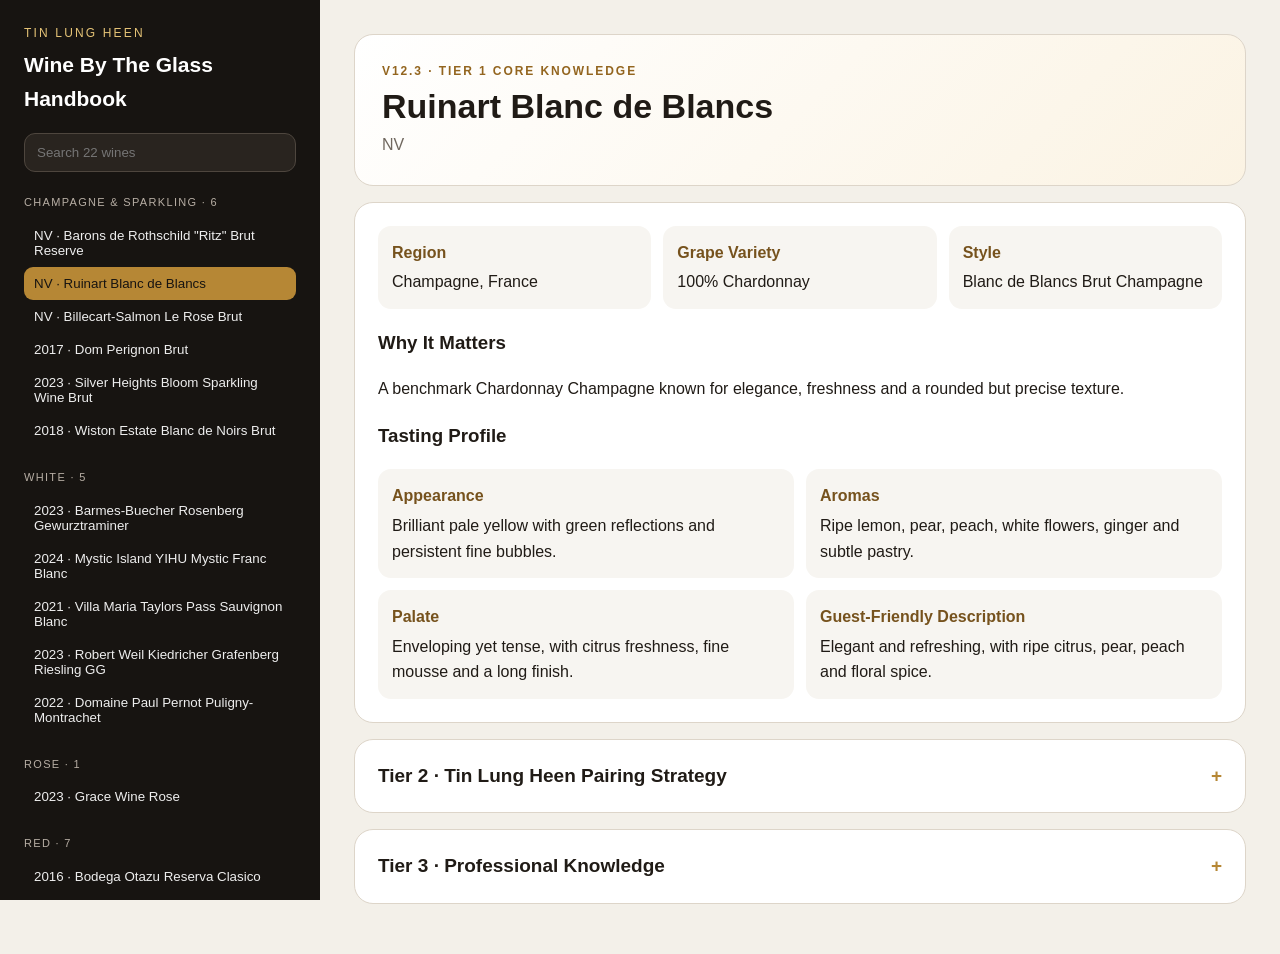
==== commit b8a10e73: "Add files via upload" ====
--- a/index.html
+++ b/index.html
@@ -1,5 +1,6 @@
-<!doctype html><html lang="en"><head><meta charset="utf-8"><meta name="viewport" content="width=device-width,initial-scale=1"><title>Tin Lung Heen Wine By The Glass Handbook V12.2</title><style>
+<!doctype html><html lang="en"><head><meta charset="utf-8"><meta name="viewport" content="width=device-width,initial-scale=1"><title>Tin Lung Heen Wine By The Glass Handbook V12.3</title><style>
 :root{--ink:#201b16;--gold:#b68735;--paper:#f3f0e9;--card:#fff;--muted:#70685f;--line:#ddd5c9}*{box-sizing:border-box}body{margin:0;font-family:Segoe UI,Arial,sans-serif;background:var(--paper);color:var(--ink);line-height:1.6}.app{display:grid;grid-template-columns:320px 1fr;min-height:100vh}.side{position:sticky;top:0;height:100vh;overflow:auto;background:#171411;color:#fff;padding:24px}.brand{color:#e6c477;text-transform:uppercase;letter-spacing:.18em;font-size:12px}.side h1{font-size:21px;margin:5px 0 18px}.search{width:100%;padding:11px 12px;border-radius:11px;border:1px solid #4e463e;background:#29241f;color:#fff}.group{margin:22px 0 7px;color:#b7aea4;font-size:11px;text-transform:uppercase;letter-spacing:.12em}.nav{display:block;width:100%;border:0;background:transparent;color:#eee;text-align:left;padding:9px 10px;border-radius:9px;cursor:pointer}.nav:hover,.nav.active{background:var(--gold);color:#171411}.main{width:100%;max-width:1020px;margin:auto;padding:34px}.hero,.card,details{background:var(--card);border:1px solid var(--line);border-radius:19px;margin-bottom:16px}.hero{padding:27px;background:linear-gradient(135deg,#fff,#fbf3e3)}.kicker{font-size:12px;color:#93651f;font-weight:800;text-transform:uppercase;letter-spacing:.16em}.hero h2{font-size:34px;line-height:1.15;margin:6px 0}.sub{color:var(--muted)}.card{padding:23px}.facts{display:grid;grid-template-columns:repeat(3,1fr);gap:12px}.fact,.mini{background:#f7f5f1;border-radius:13px;padding:14px}.fact b,.mini b{display:block;color:#76521d;margin-bottom:4px}.taste{display:grid;grid-template-columns:repeat(2,1fr);gap:12px;margin-top:14px}summary{padding:21px 23px;cursor:pointer;font-size:19px;font-weight:800;list-style:none}summary::-webkit-details-marker{display:none}summary:after{content:'+';float:right;color:var(--gold)}details[open] summary:after{content:'−'}details .inside{border-top:1px solid var(--line);padding:22px}.pair{padding:13px 0;border-bottom:1px solid #eee}.pair:last-child{border:0}.pairname{font-weight:800}.progrid{display:grid;grid-template-columns:1fr 1fr;gap:12px}.wide{grid-column:1/-1}.points{margin:0;padding-left:20px}.note{font-size:12px;color:var(--muted)}@media(max-width:820px){.app{display:block}.side{position:relative;height:auto}.main{padding:18px}.facts,.taste,.progrid{grid-template-columns:1fr}.wide{grid-column:auto}.hero h2{font-size:28px}}
 </style></head><body><div class="app"><aside class="side"><div class="brand">Tin Lung Heen</div><h1>Wine By The Glass Handbook</h1><input id="q" class="search" placeholder="Search 22 wines"><div id="nav"></div></aside><main id="main" class="main"></main></div><script src="wines.js"></script>
+<script src="app.js"></script>
 </body>
 </html>
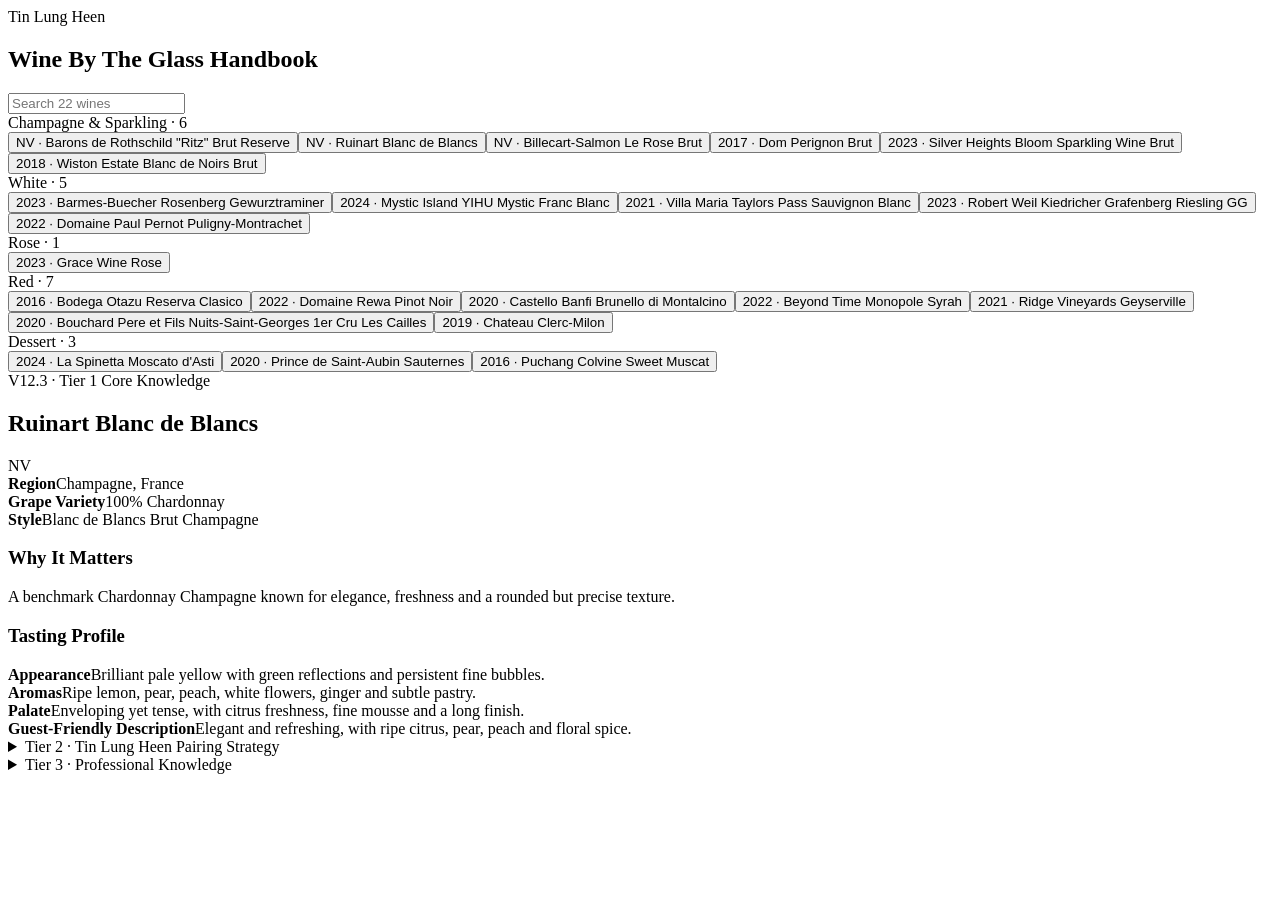
==== commit 4194efb2: "Add files via upload" ====
--- a/index.html
+++ b/index.html
@@ -1,6 +1,31 @@
-<!doctype html><html lang="en"><head><meta charset="utf-8"><meta name="viewport" content="width=device-width,initial-scale=1"><title>Tin Lung Heen Wine By The Glass Handbook V12.3</title><style>
-:root{--ink:#201b16;--gold:#b68735;--paper:#f3f0e9;--card:#fff;--muted:#70685f;--line:#ddd5c9}*{box-sizing:border-box}body{margin:0;font-family:Segoe UI,Arial,sans-serif;background:var(--paper);color:var(--ink);line-height:1.6}.app{display:grid;grid-template-columns:320px 1fr;min-height:100vh}.side{position:sticky;top:0;height:100vh;overflow:auto;background:#171411;color:#fff;padding:24px}.brand{color:#e6c477;text-transform:uppercase;letter-spacing:.18em;font-size:12px}.side h1{font-size:21px;margin:5px 0 18px}.search{width:100%;padding:11px 12px;border-radius:11px;border:1px solid #4e463e;background:#29241f;color:#fff}.group{margin:22px 0 7px;color:#b7aea4;font-size:11px;text-transform:uppercase;letter-spacing:.12em}.nav{display:block;width:100%;border:0;background:transparent;color:#eee;text-align:left;padding:9px 10px;border-radius:9px;cursor:pointer}.nav:hover,.nav.active{background:var(--gold);color:#171411}.main{width:100%;max-width:1020px;margin:auto;padding:34px}.hero,.card,details{background:var(--card);border:1px solid var(--line);border-radius:19px;margin-bottom:16px}.hero{padding:27px;background:linear-gradient(135deg,#fff,#fbf3e3)}.kicker{font-size:12px;color:#93651f;font-weight:800;text-transform:uppercase;letter-spacing:.16em}.hero h2{font-size:34px;line-height:1.15;margin:6px 0}.sub{color:var(--muted)}.card{padding:23px}.facts{display:grid;grid-template-columns:repeat(3,1fr);gap:12px}.fact,.mini{background:#f7f5f1;border-radius:13px;padding:14px}.fact b,.mini b{display:block;color:#76521d;margin-bottom:4px}.taste{display:grid;grid-template-columns:repeat(2,1fr);gap:12px;margin-top:14px}summary{padding:21px 23px;cursor:pointer;font-size:19px;font-weight:800;list-style:none}summary::-webkit-details-marker{display:none}summary:after{content:'+';float:right;color:var(--gold)}details[open] summary:after{content:'−'}details .inside{border-top:1px solid var(--line);padding:22px}.pair{padding:13px 0;border-bottom:1px solid #eee}.pair:last-child{border:0}.pairname{font-weight:800}.progrid{display:grid;grid-template-columns:1fr 1fr;gap:12px}.wide{grid-column:1/-1}.points{margin:0;padding-left:20px}.note{font-size:12px;color:var(--muted)}@media(max-width:820px){.app{display:block}.side{position:relative;height:auto}.main{padding:18px}.facts,.taste,.progrid{grid-template-columns:1fr}.wide{grid-column:auto}.hero h2{font-size:28px}}
-</style></head><body><div class="app"><aside class="side"><div class="brand">Tin Lung Heen</div><h1>Wine By The Glass Handbook</h1><input id="q" class="search" placeholder="Search 22 wines"><div id="nav"></div></aside><main id="main" class="main"></main></div><script src="wines.js"></script>
-<script src="app.js"></script>
-</body>
-</html>+<!doctype html>
+<html lang="en">
+  <head>
+    <meta charset="utf-8">
+    <meta name="viewport" content="width=device-width, initial-scale=1">
+    <title>Tin Lung Heen Wine By The Glass Handbook V12.3</title>
+    <link rel="stylesheet" href="style.css">
+  </head>
+
+  <body>
+    <div class="app">
+      <aside class="side">
+        <div class="brand">Tin Lung Heen</div>
+        <h1>Wine By The Glass Handbook</h1>
+        <input
+          id="q"
+          class="search"
+          type="search"
+          placeholder="Search 22 wines"
+          aria-label="Search wines"
+        >
+        <div id="nav"></div>
+      </aside>
+
+      <main id="main" class="main"></main>
+    </div>
+
+    <script src="wines.js"></script>
+    <script src="app.js"></script>
+  </body>
+</html>
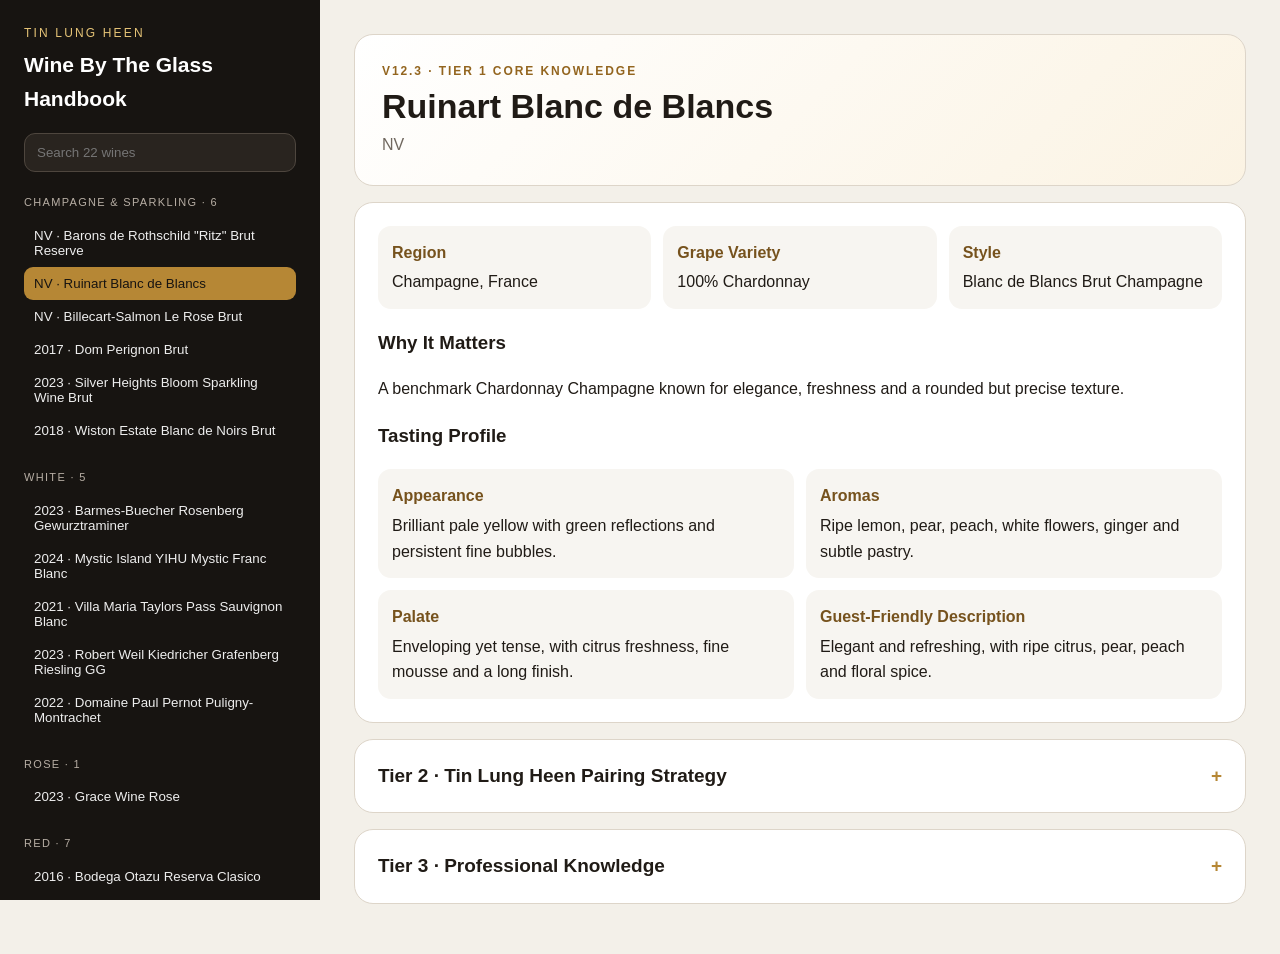
==== commit a67598a2: "Add files via upload" ====
--- a/index.html
+++ b/index.html
@@ -4,14 +4,17 @@
     <meta charset="utf-8">
     <meta name="viewport" content="width=device-width, initial-scale=1">
     <title>Tin Lung Heen Wine By The Glass Handbook V12.3</title>
-    <link rel="stylesheet" href="style.css">
+
+    <link rel="stylesheet" href="css/style.css">
   </head>
 
   <body>
     <div class="app">
       <aside class="side">
         <div class="brand">Tin Lung Heen</div>
+
         <h1>Wine By The Glass Handbook</h1>
+
         <input
           id="q"
           class="search"
@@ -19,13 +22,14 @@
           placeholder="Search 22 wines"
           aria-label="Search wines"
         >
+
         <div id="nav"></div>
       </aside>
 
       <main id="main" class="main"></main>
     </div>
 
-    <script src="wines.js"></script>
-    <script src="app.js"></script>
+    <script src="data/wines.js"></script>
+    <script src="js/app.js"></script>
   </body>
-</html>
+</html>
--- a/css/style.css
+++ b/css/style.css
@@ -0,0 +1,230 @@
+:root {
+  --ink:#201b16;
+  --gold:#b68735;
+  --paper:#f3f0e9;
+  --card:#fff;
+  --muted:#70685f;
+  --line:#ddd5c9
+}
+
+* {
+  box-sizing:border-box
+}
+
+body {
+  margin:0;
+  font-family:Segoe UI,Arial,sans-serif;
+  background:var(--paper);
+  color:var(--ink);
+  line-height:1.6
+}
+
+.app {
+  display:grid;
+  grid-template-columns:320px 1fr;
+  min-height:100vh
+}
+
+.side {
+  position:sticky;
+  top:0;
+  height:100vh;
+  overflow:auto;
+  background:#171411;
+  color:#fff;
+  padding:24px
+}
+
+.brand {
+  color:#e6c477;
+  text-transform:uppercase;
+  letter-spacing:.18em;
+  font-size:12px
+}
+
+.side h1 {
+  font-size:21px;
+  margin:5px 0 18px
+}
+
+.search {
+  width:100%;
+  padding:11px 12px;
+  border-radius:11px;
+  border:1px solid #4e463e;
+  background:#29241f;
+  color:#fff
+}
+
+.group {
+  margin:22px 0 7px;
+  color:#b7aea4;
+  font-size:11px;
+  text-transform:uppercase;
+  letter-spacing:.12em
+}
+
+.nav {
+  display:block;
+  width:100%;
+  border:0;
+  background:transparent;
+  color:#eee;
+  text-align:left;
+  padding:9px 10px;
+  border-radius:9px;
+  cursor:pointer
+}
+
+.nav:hover,.nav.active {
+  background:var(--gold);
+  color:#171411
+}
+
+.main {
+  width:100%;
+  max-width:1020px;
+  margin:auto;
+  padding:34px
+}
+
+.hero,.card,details {
+  background:var(--card);
+  border:1px solid var(--line);
+  border-radius:19px;
+  margin-bottom:16px
+}
+
+.hero {
+  padding:27px;
+  background:linear-gradient(135deg,#fff,#fbf3e3)
+}
+
+.kicker {
+  font-size:12px;
+  color:#93651f;
+  font-weight:800;
+  text-transform:uppercase;
+  letter-spacing:.16em
+}
+
+.hero h2 {
+  font-size:34px;
+  line-height:1.15;
+  margin:6px 0
+}
+
+.sub {
+  color:var(--muted)
+}
+
+.card {
+  padding:23px
+}
+
+.facts {
+  display:grid;
+  grid-template-columns:repeat(3,1fr);
+  gap:12px
+}
+
+.fact,.mini {
+  background:#f7f5f1;
+  border-radius:13px;
+  padding:14px
+}
+
+.fact b,.mini b {
+  display:block;
+  color:#76521d;
+  margin-bottom:4px
+}
+
+.taste {
+  display:grid;
+  grid-template-columns:repeat(2,1fr);
+  gap:12px;
+  margin-top:14px
+}
+
+summary {
+  padding:21px 23px;
+  cursor:pointer;
+  font-size:19px;
+  font-weight:800;
+  list-style:none
+}
+
+summary::-webkit-details-marker {
+  display:none
+}
+
+summary:after {
+  content:'+';
+  float:right;
+  color:var(--gold)
+}
+
+details[open] summary:after {
+  content:'−'
+}
+
+details .inside {
+  border-top:1px solid var(--line);
+  padding:22px
+}
+
+.pair {
+  padding:13px 0;
+  border-bottom:1px solid #eee
+}
+
+.pair:last-child {
+  border:0
+}
+
+.pairname {
+  font-weight:800
+}
+
+.progrid {
+  display:grid;
+  grid-template-columns:1fr 1fr;
+  gap:12px
+}
+
+.wide {
+  grid-column:1/-1
+}
+
+.points {
+  margin:0;
+  padding-left:20px
+}
+
+.note {
+  font-size:12px;
+  color:var(--muted)
+}
+
+@media(max-width:820px) {
+  .app {
+    display:block
+  }
+  .side {
+    position:relative;
+    height:auto
+  }
+  .main {
+    padding:18px
+  }
+  .facts,.taste,.progrid {
+    grid-template-columns:1fr
+  }
+  .wide {
+    grid-column:auto
+  }
+  .hero h2 {
+    font-size:28px
+  }
+}
